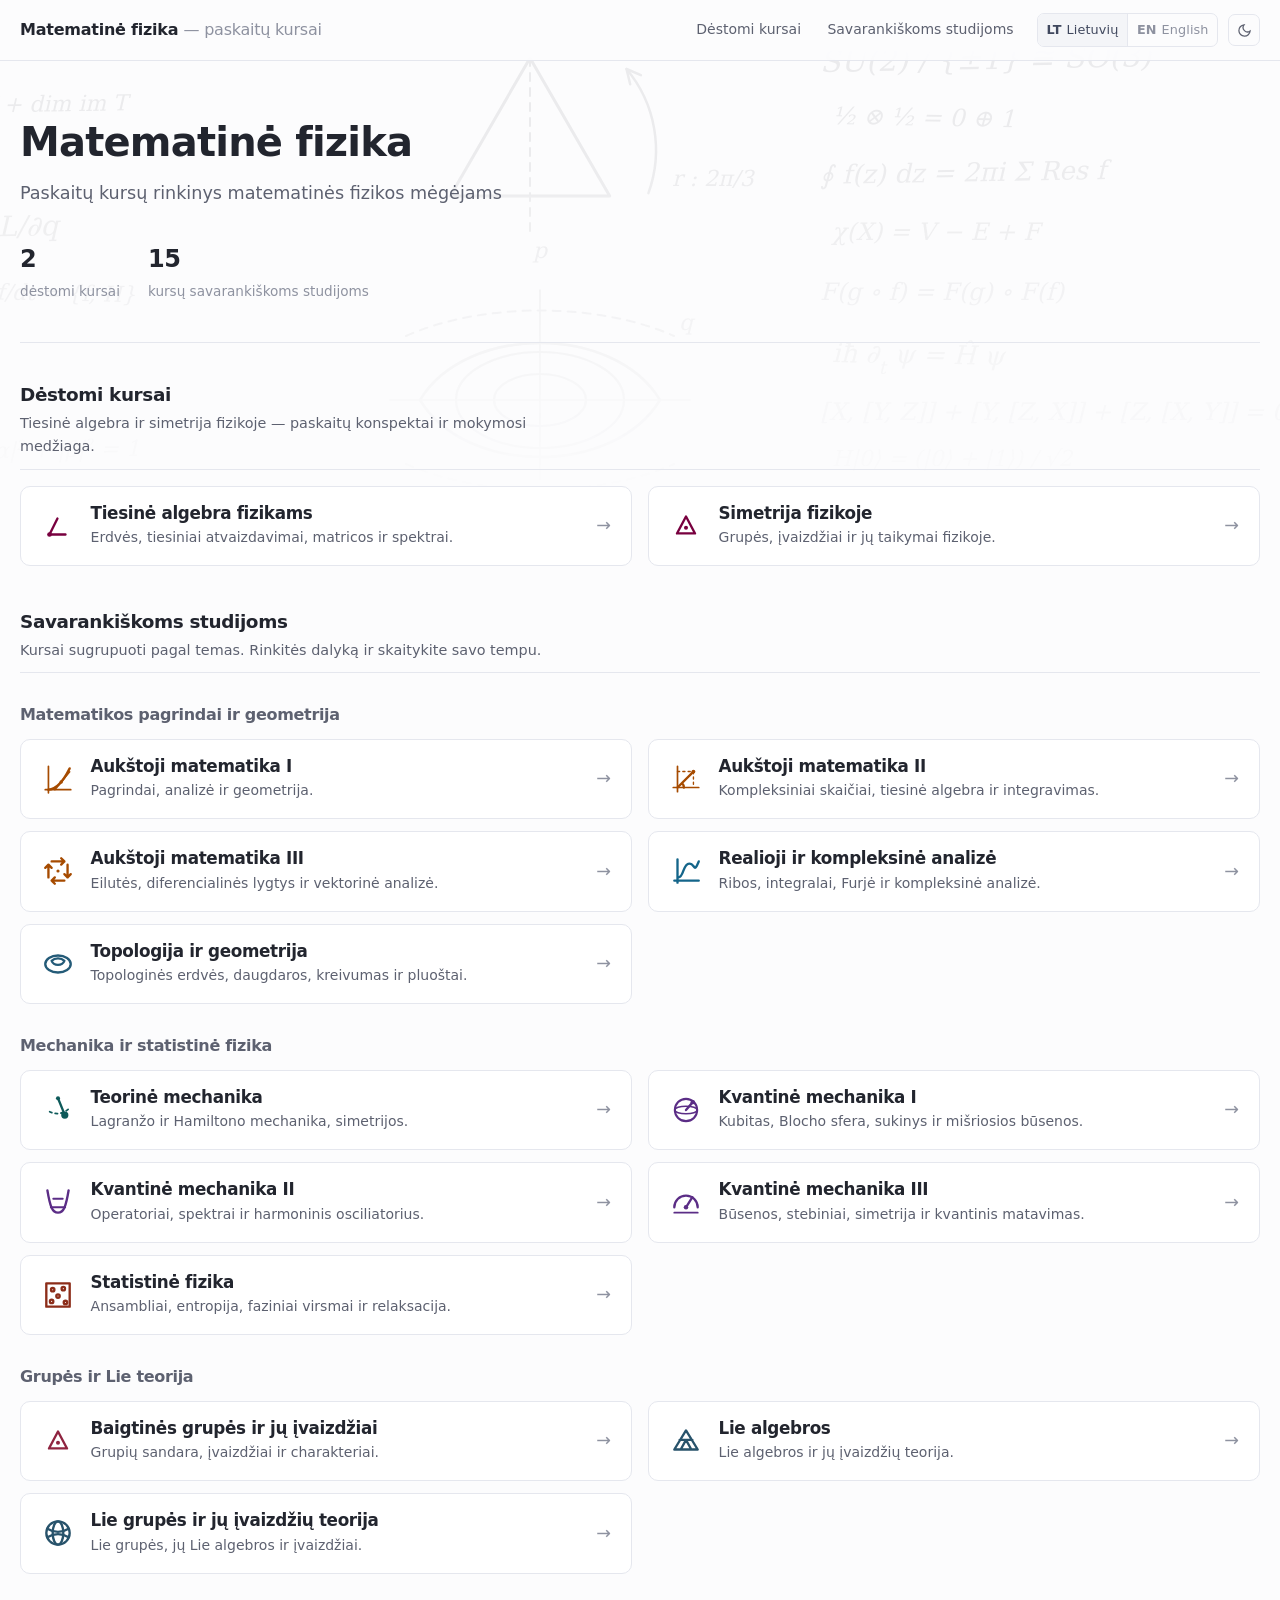
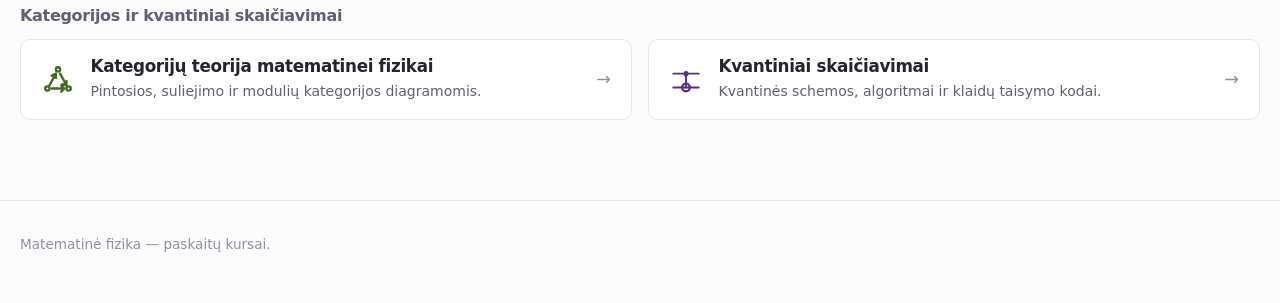
==== index.html @ 8841c857 "Publish bilingual course frontpage" ====
<!doctype html>
<html lang="lt">
<head>
<meta charset="utf-8" />
<meta name="viewport" content="width=device-width, initial-scale=1" />
<title>Matematinė fizika</title>
<meta name="description" content="Paskaitų kursai: dėstomi tiesinės algebros ir simetrijos kursai bei matematika, mechanika, grupių teorija ir kvantiniai skaičiavimai savarankiškoms studijoms." />
<link rel="canonical" href="https://matfiz.github.io/" />
<link rel="alternate" hreflang="lt" href="https://matfiz.github.io/" />
<link rel="alternate" hreflang="en" href="https://matfiz.github.io/en/" />
<link rel="alternate" hreflang="x-default" href="https://matfiz.github.io/" />
<link rel="icon" href="/favicon.svg" />
<link rel="stylesheet" href="/styles.css" />
<script>
  // Applied before first paint, so the page never flashes the wrong theme.
  // The key is shared with the other language: one reader, one choice.
  (function () {
    try {
      var t = localStorage.getItem("matfiz-hub-theme");
      if (t) document.documentElement.setAttribute("data-theme", t);
    } catch (e) {}
  })();
</script>
</head>
<body>

<!-- The page-top blackboard: decoration only, so hidden from assistive
     technology and from print. -->
<div class="board" aria-hidden="true"><div class="board-ink"></div></div>
<script>
  // Fade the board out over the first 60% of a screen of scrolling.
  (function () {
    var board = document.querySelector(".board"), frame = 0;
    if (!board) return;
    function update() {
      frame = 0;
      board.style.opacity = String(Math.max(0, 1 - window.scrollY / (window.innerHeight * 0.6)));
    }
    window.addEventListener("scroll", function () {
      if (!frame) frame = requestAnimationFrame(update);
    }, { passive: true });
    update();
  })();
</script>

<a class="skip-link" href="#main">Pereiti prie kursų</a>

<header class="site-header">
  <div class="wrap bar">
    <a class="brand" href="/">Matematinė fizika <span>— paskaitų kursai</span></a>
    <nav class="site-nav" aria-label="Matematinė fizika">
      <a href="#taught">Dėstomi kursai</a>
      <a href="#study">Savarankiškoms studijoms</a>
      <div class="lang-switch" role="group" aria-label="Kalba">
        <a href="/" hreflang="lt" lang="lt" aria-current="true">LT<span class="lang-full">Lietuvių</span></a>
        <a href="/en/" hreflang="en" lang="en">EN<span class="lang-full">English</span></a>
      </div>
      <button class="theme-toggle" type="button" data-theme-toggle aria-label="Perjungti šviesią ir tamsią temą">
        <svg width="15" height="15" viewBox="0 0 24 24" fill="none" stroke="currentColor"
             stroke-width="2" aria-hidden="true">
          <path d="M21 12.79A9 9 0 1 1 11.21 3 7 7 0 0 0 21 12.79z" />
        </svg>
      </button>
    </nav>
  </div>
</header>

<main class="wrap" id="main">

  <section class="hero">
    <h1>Matematinė fizika</h1>
    <p class="lede">Paskaitų kursų rinkinys matematinės fizikos mėgėjams</p>
    <div class="meta">
      <div><b>2</b> dėstomi kursai</div>
      <div><b>15</b> kursų savarankiškoms studijoms</div>
    </div>
  </section>

  <section class="shelf" id="taught" aria-labelledby="taught-title">
    <header class="shelf-head">
      <h2 id="taught-title">Dėstomi kursai</h2>
      <p>Tiesinė algebra ir simetrija fizikoje — paskaitų konspektai ir mokymosi medžiaga.</p>
    </header>
    <ul class="course-list">
      <li><a class="course-card" style="--card-accent: var(--c-linalg)"
             href="https://matfiz.atvira-mokykla.lt/algebra/">
        <svg class="course-glyph" width="34" height="34" viewBox="0 0 32 32" aria-hidden="true"
             fill="none" stroke="currentColor" stroke-width="2.2"
             stroke-linecap="round" stroke-linejoin="round"><path d="M8 24 L23 24" /><path d="M8 24 L15.5 9" />
          <circle cx="8" cy="24" r="2.2" fill="currentColor" stroke="none" /></svg>
        <div class="course-body">
          <h3>Tiesinė algebra fizikams</h3>
          <p title="Tiesinės erdvės, tiesiniai atvaizdavimai ir matricos, skaliarinės sandaugos, tikrinės reikšmės ir spektrinė teorema.">Erdvės, tiesiniai atvaizdavimai, matricos ir spektrai.</p>
        </div>
        <div class="course-go" aria-hidden="true">→</div>
      </a></li>

      <li><a class="course-card" style="--card-accent: var(--c-symmetries)"
             href="https://matfiz.atvira-mokykla.lt/simetrija/">
        <svg class="course-glyph" width="34" height="34" viewBox="0 0 32 32" aria-hidden="true"
             fill="none" stroke="currentColor" stroke-width="2.2"
             stroke-linecap="round" stroke-linejoin="round"><path d="M16 7 L24.5 23 L7.5 23 Z" />
          <circle cx="16" cy="17.7" r="1.9" fill="currentColor" stroke="none" /></svg>
        <div class="course-body">
          <h3>Simetrija fizikoje</h3>
          <p title="Baigtinės grupės ir jų įvaizdžiai, charakteriai, Lie grupės ir jų taikymai fizikoje.">Grupės, įvaizdžiai ir jų taikymai fizikoje.</p>
        </div>
        <div class="course-go" aria-hidden="true">→</div>
      </a></li>
    </ul>
  </section>

  <section class="shelf" id="study" aria-labelledby="study-title">
    <header class="shelf-head">
      <h2 id="study-title">Savarankiškoms studijoms</h2>
      <p>Kursai sugrupuoti pagal temas. Rinkitės dalyką ir skaitykite savo tempu.</p>
    </header>
    <section class="study-group" id="mathematics" aria-labelledby="mathematics-title">
      <h3 class="group-title" id="mathematics-title">Matematikos pagrindai ir geometrija</h3>
      <ul class="course-list">
      <li><a class="course-card" style="--card-accent: var(--c-mathematics)"
             href="https://matfiz.github.io/matematika-1/">
        <svg class="course-glyph" width="34" height="34" viewBox="0 0 32 32" aria-hidden="true"
             fill="none" stroke="currentColor" stroke-width="2.2"
             stroke-linecap="round" stroke-linejoin="round"><path d="M4 26 H28 M7 29 V4" stroke-width="1.6" /><path d="M7 26 Q17 26 27 6" /><path d="M13 26 L27 9.2" stroke-width="1.5" /><circle cx="19" cy="18.8" r="1.6" fill="currentColor" stroke="none" /></svg>
        <div class="course-body">
          <h4>Aukštoji matematika I</h4>
          <p title="Pagrindai, analizė ir geometrija.">Pagrindai, analizė ir geometrija.</p>
        </div>
        <div class="course-go" aria-hidden="true">→</div>
      </a></li>

      <li><a class="course-card" style="--card-accent: var(--c-mathematics)"
             href="https://matfiz.github.io/matematika-2/">
        <svg class="course-glyph" width="34" height="34" viewBox="0 0 32 32" aria-hidden="true"
             fill="none" stroke="currentColor" stroke-width="2.2"
             stroke-linecap="round" stroke-linejoin="round"><path d="M4 24 H28 M8 28 V4" stroke-width="1.6" /><path d="M8 9 H23 V24" stroke-width="1.3" stroke-dasharray="2 3" /><path d="M8 24 L23 9 M14 24 A6 6 0 0 0 12.24 19.76" /><circle cx="23" cy="9" r="1.8" fill="currentColor" stroke="none" /></svg>
        <div class="course-body">
          <h4>Aukštoji matematika II</h4>
          <p title="Kompleksiniai skaičiai, tiesinė algebra ir integravimas.">Kompleksiniai skaičiai, tiesinė algebra ir integravimas.</p>
        </div>
        <div class="course-go" aria-hidden="true">→</div>
      </a></li>

      <li><a class="course-card" style="--card-accent: var(--c-mathematics)"
             href="https://matfiz.github.io/matematika-3/">
        <svg class="course-glyph" width="34" height="34" viewBox="0 0 32 32" aria-hidden="true"
             fill="none" stroke="currentColor" stroke-width="2.2"
             stroke-linecap="round" stroke-linejoin="round"><path d="M10 7 H22 M19 4 L22 7 L19 10" /><path d="M25 10 V22 M22 19 L25 22 L28 19" /><path d="M22 25 H10 M13 22 L10 25 L13 28" /><path d="M7 22 V10 M4 13 L7 10 L10 13" /><circle cx="16" cy="16" r="1.5" fill="currentColor" stroke="none" /></svg>
        <div class="course-body">
          <h4>Aukštoji matematika III</h4>
          <p title="Eilutės, diferencialinės lygtys ir vektorinė analizė.">Eilutės, diferencialinės lygtys ir vektorinė analizė.</p>
        </div>
        <div class="course-go" aria-hidden="true">→</div>
      </a></li>

      <li><a class="course-card" style="--card-accent: var(--c-analysis)"
             href="https://matfiz.github.io/analize/">
        <svg class="course-glyph" width="34" height="34" viewBox="0 0 32 32" aria-hidden="true"
             fill="none" stroke="currentColor" stroke-width="2.2"
             stroke-linecap="round" stroke-linejoin="round"><path d="M5 25 H28 M8 27 V5 M9 22 C14 22 13 9 19 9 S23 19 28 7" /></svg>
        <div class="course-body">
          <h4>Realioji ir kompleksinė analizė</h4>
          <p title="Tolygiosios ribos, integravimas ir Furjė analizė; holomorfinės funkcijos, konformieji atvaizdavimai ir elipsinės funkcijos.">Ribos, integralai, Furjė ir kompleksinė analizė.</p>
        </div>
        <div class="course-go" aria-hidden="true">→</div>
      </a></li>

      <li><a class="course-card" style="--card-accent: var(--c-topology)"
             href="https://matfiz.github.io/topologija/">
        <svg class="course-glyph" width="34" height="34" viewBox="0 0 32 32" aria-hidden="true"
             fill="none" stroke="currentColor" stroke-width="2.2"
             stroke-linecap="round" stroke-linejoin="round"><ellipse cx="16" cy="16" rx="12" ry="8" /><path d="M10 13 C12 18 20 18 22 13 M10 13 C13 10 19 10 22 13" /></svg>
        <div class="course-body">
          <h4>Topologija ir geometrija</h4>
          <p title="Topologinės erdvės, homotopija, homologija ir daugdaros; metrikos, kreivumas, pluoštai ir kalibraciniai laukai.">Topologinės erdvės, daugdaros, kreivumas ir pluoštai.</p>
        </div>
        <div class="course-go" aria-hidden="true">→</div>
      </a></li>
    </ul>
    </section>

    <section class="study-group" id="mechanics" aria-labelledby="mechanics-title">
      <h3 class="group-title" id="mechanics-title">Mechanika ir statistinė fizika</h3>
      <ul class="course-list">
      <li><a class="course-card" style="--card-accent: var(--c-mechanics)"
             href="https://matfiz.github.io/mechanika/">
        <svg class="course-glyph" width="34" height="34" viewBox="0 0 32 32" aria-hidden="true"
             fill="none" stroke="currentColor" stroke-width="2.2"
             stroke-linecap="round" stroke-linejoin="round"><path d="M16 5 L21.8 19.2" />
          <circle cx="16" cy="5" r="1.9" fill="currentColor" stroke="none" />
          <circle cx="22.4" cy="20.8" r="3.4" fill="currentColor" stroke="none" />
          <path d="M8.2 17.6 A 15.4 15.4 0 0 0 26.4 14.6" stroke-width="1.7" stroke-dasharray="2.2 3.2" /></svg>
        <div class="course-body">
          <h4>Teorinė mechanika</h4>
          <p title="Lagranžo ir Hamiltono mechanika, Puasono skliaustai, simetrijos ir tvermės dėsniai, Hamiltono–Jakobio teorija.">Lagranžo ir Hamiltono mechanika, simetrijos.</p>
        </div>
        <div class="course-go" aria-hidden="true">→</div>
      </a></li>

      <li><a class="course-card" style="--card-accent: var(--c-quantum)"
             href="https://matfiz.github.io/kvantine-mechanika-1/">
        <svg class="course-glyph" width="34" height="34" viewBox="0 0 32 32" aria-hidden="true"
             fill="none" stroke="currentColor" stroke-width="2.2"
             stroke-linecap="round" stroke-linejoin="round"><circle cx="16" cy="16" r="10.5" stroke-width="2" />
          <ellipse cx="16" cy="16" rx="10.5" ry="3.6" stroke-width="1.4" />
          <path d="M16 16 L22.4 8.6" />
          <circle cx="22.4" cy="8.6" r="2.1" fill="currentColor" stroke="none" /></svg>
        <div class="course-body">
          <h4>Kvantinė mechanika I</h4>
          <p title="Baigtinės sistemos: kubitas ir Blocho sfera, mišriosios būsenos, sukinys ir sudėtinės sistemos.">Kubitas, Blocho sfera, sukinys ir mišriosios būsenos.</p>
        </div>
        <div class="course-go" aria-hidden="true">→</div>
      </a></li>

      <li><a class="course-card" style="--card-accent: var(--c-quantum)"
             href="https://matfiz.github.io/kvantine-mechanika-2/">
        <svg class="course-glyph" width="34" height="34" viewBox="0 0 32 32" aria-hidden="true"
             fill="none" stroke="currentColor" stroke-width="2.2"
             stroke-linecap="round" stroke-linejoin="round"><path d="M6 5 C 8.5 20, 10.5 26, 16 26 C 21.5 26, 23.5 20, 26 5" />
          <path d="M11.6 13 L20.4 13" stroke-width="1.9" />
          <path d="M9.3 21 L22.7 21" stroke-width="1.9" /></svg>
        <div class="course-body">
          <h4>Kvantinė mechanika II</h4>
          <p title="Tolydžios sistemos: dalelė tiesėje, operatoriai ir spektrai, harmoninis osciliatorius, potencialai ir erdvė.">Operatoriai, spektrai ir harmoninis osciliatorius.</p>
        </div>
        <div class="course-go" aria-hidden="true">→</div>
      </a></li>

      <li><a class="course-card" style="--card-accent: var(--c-quantum)"
             href="https://matfiz.github.io/kvantine-mechanika-3/">
        <svg class="course-glyph" width="34" height="34" viewBox="0 0 32 32" aria-hidden="true"
             fill="none" stroke="currentColor" stroke-width="2.2"
             stroke-linecap="round" stroke-linejoin="round"><path d="M5 21 A 11 11 0 0 1 27 21" />
          <path d="M16 21 L22 11.5" />
          <circle cx="16" cy="21" r="2.1" fill="currentColor" stroke="none" />
          <path d="M5 26 L27 26" stroke-width="1.8" /></svg>
        <div class="course-body">
          <h4>Kvantinė mechanika III</h4>
          <p title="Kvantinės teorijos pagrindai: būsenos ir stebiniai, simetrija ir laikas, atvirosios sistemos ir matavimas.">Būsenos, stebiniai, simetrija ir kvantinis matavimas.</p>
        </div>
        <div class="course-go" aria-hidden="true">→</div>
      </a></li>

      <li><a class="course-card" style="--card-accent: var(--c-statistical)"
             href="https://matfiz.github.io/statistine-fizika/">
        <svg class="course-glyph" width="34" height="34" viewBox="0 0 32 32" aria-hidden="true"
             fill="none" stroke="currentColor" stroke-width="2.2"
             stroke-linecap="round" stroke-linejoin="round"><path d="M5 5 H27 V27 H5 Z" /><circle cx="11" cy="11" r="1.6" /><circle cx="21" cy="10" r="1.6" /><circle cx="16" cy="17" r="1.6" /><circle cx="10" cy="22" r="1.6" /><circle cx="23" cy="23" r="1.6" /></svg>
        <div class="course-body">
          <h4>Statistinė fizika</h4>
          <p title="Statistiniai ansambliai, entropija, termodinamika, kvantinės dujos, faziniai virsmai ir relaksacija.">Ansambliai, entropija, faziniai virsmai ir relaksacija.</p>
        </div>
        <div class="course-go" aria-hidden="true">→</div>
      </a></li>
    </ul>
    </section>

    <section class="study-group" id="groups" aria-labelledby="groups-title">
      <h3 class="group-title" id="groups-title">Grupės ir Lie teorija</h3>
      <ul class="course-list">
      <li><a class="course-card" style="--card-accent: var(--c-finite)"
             href="https://matfiz.github.io/grupes/">
        <svg class="course-glyph" width="34" height="34" viewBox="0 0 32 32" aria-hidden="true"
             fill="none" stroke="currentColor" stroke-width="2.2"
             stroke-linecap="round" stroke-linejoin="round"><path d="M16 7 L24.5 23 L7.5 23 Z" />
          <circle cx="16" cy="17.7" r="1.9" fill="currentColor" stroke="none" /></svg>
        <div class="course-body">
          <h4>Baigtinės grupės ir jų įvaizdžiai</h4>
          <p title="Grupių sandara, įvaizdžiai ir charakteriai, simetrinė grupė.">Grupių sandara, įvaizdžiai ir charakteriai.</p>
        </div>
        <div class="course-go" aria-hidden="true">→</div>
      </a></li>

      <li><a class="course-card" style="--card-accent: var(--c-algebras)"
             href="https://matfiz.github.io/lie-algebros/">
        <svg class="course-glyph" width="34" height="34" viewBox="0 0 32 32" aria-hidden="true"
             fill="none" stroke="currentColor" stroke-width="2.2"
             stroke-linecap="round" stroke-linejoin="round"><path d="M5 24 L16 6 L27 24 Z M10 15 H22 M11 24 L16 15 L21 24" /></svg>
        <div class="course-body">
          <h4>Lie algebros</h4>
          <p title="Lie algebros ir jų įvaizdžių teorija.">Lie algebros ir jų įvaizdžių teorija.</p>
        </div>
        <div class="course-go" aria-hidden="true">→</div>
      </a></li>

      <li><a class="course-card" style="--card-accent: var(--c-lie)"
             href="https://matfiz.github.io/lie-grupes/">
        <svg class="course-glyph" width="34" height="34" viewBox="0 0 32 32" aria-hidden="true"
             fill="none" stroke="currentColor" stroke-width="2.2"
             stroke-linecap="round" stroke-linejoin="round"><circle cx="16" cy="16" r="11" /><ellipse cx="16" cy="16" rx="5" ry="11" /><path d="M6 12 Q16 18 26 12 M6 20 Q16 14 26 20" /></svg>
        <div class="course-body">
          <h4>Lie grupės ir jų įvaizdžių teorija</h4>
          <p title="Lie grupės, jų Lie algebros ir įvaizdžiai.">Lie grupės, jų Lie algebros ir įvaizdžiai.</p>
        </div>
        <div class="course-go" aria-hidden="true">→</div>
      </a></li>
    </ul>
    </section>

    <section class="study-group" id="structures" aria-labelledby="structures-title">
      <h3 class="group-title" id="structures-title">Kategorijos ir kvantiniai skaičiavimai</h3>
      <ul class="course-list">
      <li><a class="course-card" style="--card-accent: var(--c-categories)"
             href="https://matfiz.github.io/kategorijos/">
        <svg class="course-glyph" width="34" height="34" viewBox="0 0 32 32" aria-hidden="true"
             fill="none" stroke="currentColor" stroke-width="2.2"
             stroke-linecap="round" stroke-linejoin="round"><circle cx="6" cy="24" r="2" /><circle cx="26" cy="24" r="2" /><circle cx="16" cy="6" r="2" /><path d="M8 21 L14 10 M18 10 L24 21 M10 24 H22 M10 12 L14 10 L14 14 M20 20 L24 21 L24 17 M19 21 L22 24 L19 27" /></svg>
        <div class="course-body">
          <h4>Kategorijų teorija matematinei fizikai</h4>
          <p title="Pintosios, suliejimo ir modulių kategorijos diagramomis.">Pintosios, suliejimo ir modulių kategorijos diagramomis.</p>
        </div>
        <div class="course-go" aria-hidden="true">→</div>
      </a></li>

      <li><a class="course-card" style="--card-accent: var(--c-computing)"
             href="https://matfiz.github.io/skaiciavimai/">
        <svg class="course-glyph" width="34" height="34" viewBox="0 0 32 32" aria-hidden="true"
             fill="none" stroke="currentColor" stroke-width="2.2"
             stroke-linecap="round" stroke-linejoin="round"><path d="M4 10 L28 10" stroke-width="1.8" /><path d="M4 23 L28 23" stroke-width="1.8" />
          <path d="M16 10 L16 23" stroke-width="1.8" />
          <circle cx="16" cy="10" r="2.4" fill="currentColor" stroke="none" />
          <circle cx="16" cy="23" r="3.6" /></svg>
        <div class="course-body">
          <h4>Kvantiniai skaičiavimai</h4>
          <p title="Kvantinės schemos, algoritmai ir kodai: fazės įvertinimas, Šoro ir Groverio algoritmai, stabilizatorių ir torinis kodai.">Kvantinės schemos, algoritmai ir klaidų taisymo kodai.</p>
        </div>
        <div class="course-go" aria-hidden="true">→</div>
      </a></li>
    </ul>
    </section>
  </section>

</main>

<footer class="site-footer">
  <div class="wrap">
    <p>Matematinė fizika — paskaitų kursai.</p>
  </div>
</footer>

<script>
  document.querySelector("[data-theme-toggle]")?.addEventListener("click", function () {
    var root = document.documentElement;
    var current = root.getAttribute("data-theme");
    if (!current) {
      current = window.matchMedia("(prefers-color-scheme: dark)").matches ? "dark" : "light";
    }
    var next = current === "dark" ? "light" : "dark";
    root.setAttribute("data-theme", next);
    try { localStorage.setItem("matfiz-hub-theme", next); } catch (e) {}
  });
</script>

</body>
</html>
---- styles.css ----
/* Matfiz frontpage. Adapted from ../mphys/site/styles.css. */
:root {
  /* The hub's own accent: a slate that belongs to no course. */
  --slate:      #40485e;
  --slate-dark: #2b3142;

  /* Course accents follow the course platforms. */
  --c-linalg:        #78003f;
  --c-symmetries:    #78003f;
  --c-mechanics:     #0e5a5a;
  --c-statistical:   #8c2d19;
  --c-computing:     #5b2d86;
  --c-quantum:       #5b2d86;
  --c-mathematics: #A64B00;
  --c-analysis: #14658a;
  --c-topology: #245b78;
  --c-finite: #8f2440;
  --c-algebras: #28536b;
  --c-lie: #28536b;
  --c-categories: #3f6a1f;

  /* Light theme — the reference frontpage’s cool neutral scale. */
  --bg:          #fcfcfd;
  --bg-raised:   #ffffff;
  --bg-sunken:   #f4f5f8;
  --text:        #1b1d24;
  --text-muted:  #5d6170;
  --text-faint:  #8e92a0;
  --rule:        #e5e7ee;
  --rule-strong: #cfd3de;
  --accent:      var(--slate);
  --accent-text: var(--slate);
  --heading:     #22252e;

  /* The printed notes are set in XCharter, an extended Charter. */
  --font-prose: "Charter", "Bitstream Charter", "Sitka Text", Cambria, Georgia, serif;
  --font-ui: ui-sans-serif, system-ui, -apple-system, "Segoe UI", Inter, sans-serif;

  --measure: 52rem;
  --radius: 10px;
  --shadow: 0 1px 2px rgb(20 24 50 / 0.04), 0 4px 16px rgb(20 24 50 / 0.05);
}

/* Dark theme. Burgundy and indigo are both far too dark to carry a mark on
   dark ground, so each is lifted to the tint its own course's dark theme
   already uses, rather than reused. */
@media (prefers-color-scheme: dark) {
  :root:not([data-theme="light"]) {
    --bg:          #121318;
    --bg-raised:   #1a1b22;
    --bg-sunken:   #0e0f13;
    --text:        #dfe1ea;
    --text-muted:  #a3a7b6;
    --text-faint:  #737888;
    --rule:        #272a33;
    --rule-strong: #3a3e4a;
    --accent:      #9aa3ba;
    --accent-text: #aeb6c9;
    --heading:     #e6e8f0;
    --c-linalg:        #d888a8;
    --c-symmetries:    #d888a8;
    --c-mechanics:     #5fbfb8;
    --c-statistical:   #e3a08d;
    --c-computing:     #b79be0;
    --c-quantum:       #b79be0;
    --c-mathematics: #e6a16a;
    --c-analysis: #78bad8;
    --c-topology: #8fbdd4;
    --c-finite: #e6a0b2;
    --c-algebras: #b79be0;
    --c-lie: #8fb8cf;
    --c-categories: #9ccb72;
    --shadow: 0 1px 2px rgb(0 0 0 / 0.35), 0 4px 16px rgb(0 0 0 / 0.28);
  }
}
:root[data-theme="dark"] {
  --bg:          #121318;  --bg-raised: #1a1b22;  --bg-sunken: #0e0f13;
  --text:        #dfe1ea;  --text-muted: #a3a7b6; --text-faint: #737888;
  --rule:        #272a33;  --rule-strong: #3a3e4a;
  --accent:      #9aa3ba;  --accent-text: #aeb6c9; --heading: #e6e8f0;
  --c-linalg:        #d888a8;
  --c-symmetries:    #d888a8;
  --c-mechanics:     #5fbfb8;
  --c-statistical:   #e3a08d;
  --c-computing:     #b79be0;
  --c-quantum:       #b79be0;
  --c-mathematics: #e6a16a;
  --c-analysis: #78bad8;
  --c-topology: #8fbdd4;
  --c-finite: #e6a0b2;
  --c-algebras: #b79be0;
  --c-lie: #8fb8cf;
  --c-categories: #9ccb72;
  --shadow: 0 1px 2px rgb(0 0 0 / 0.35), 0 4px 16px rgb(0 0 0 / 0.28);
}

*, *::before, *::after { box-sizing: border-box; }

html { -webkit-text-size-adjust: 100%; scroll-behavior: smooth; scroll-padding-top: 5rem; }
@media (prefers-reduced-motion: reduce) {
  html { scroll-behavior: auto; }
  *, *::before, *::after { animation-duration: .01ms !important; transition-duration: .01ms !important; }
}

body {
  margin: 0;
  background: var(--bg);
  color: var(--text);
  font-family: var(--font-ui);
  font-size: 17px;
  line-height: 1.65;
  -webkit-font-smoothing: antialiased;
  position: relative;
  isolation: isolate;
}

/* ---------- the blackboard ----------
   A faint board of formulas from across the collection behind the top of
   the page. The SVG is a MASK and the ink is a theme colour, so it follows
   light and dark without a second drawing. It fades downward, and fades
   again as the reader scrolls (the listener in index.html). */
.board {
  position: absolute; top: 0; left: 0; right: 0; height: 500px;
  z-index: -1; pointer-events: none; overflow: hidden;
  -webkit-mask-image: linear-gradient(to bottom, #000 0%, #000 30%, transparent 100%);
          mask-image: linear-gradient(to bottom, #000 0%, #000 30%, transparent 100%);
}
.board-ink {
  position: absolute; inset: 0;
  background: var(--board-ink); opacity: var(--board-opacity);
  -webkit-mask: url("blackboard.svg") top center / 1800px 500px repeat-x;
          mask: url("blackboard.svg") top center / 1800px 500px repeat-x;
}
:root { --board-ink: var(--heading); --board-opacity: .075; }
@media (prefers-color-scheme: dark) {
  :root:not([data-theme="light"]) { --board-opacity: .07; }
}
:root[data-theme="dark"] { --board-opacity: .07; }
@media (max-width: 40rem) {
  .board { height: 340px; }
  .board-ink { -webkit-mask-size: 1224px 340px; mask-size: 1224px 340px; }
}
@media print { .board { display: none; } }

/* ---------- layout ---------- */
.wrap { width: min(100% - 2.5rem, 80rem); margin-inline: auto; }

/* ---------- header ---------- */
.site-header {
  position: sticky; top: 0; z-index: 50;
  background: color-mix(in srgb, var(--bg) 88%, transparent);
  backdrop-filter: saturate(1.6) blur(10px);
  border-bottom: 1px solid var(--rule);
}
.site-header .bar { display: flex; align-items: center; gap: 1.25rem; height: 3.75rem; }
.brand { font-weight: 650; letter-spacing: -0.015em; color: var(--heading); text-decoration: none; font-size: 1rem; }
.brand span { color: var(--text-faint); font-weight: 450; }
.site-nav { margin-left: auto; display: flex; align-items: center; gap: .25rem; }
.site-nav a {
  color: var(--text-muted); text-decoration: none; font-size: .875rem;
  padding: .4rem .7rem; border-radius: 7px; font-weight: 500;
}
.site-nav a:hover { color: var(--text); background: var(--bg-sunken); }

/* The language switcher: a segmented control at the end of the navigation,
   carried over from the course sites so the two chromes match. The full name
   is what a reader looking for their language scans for, so it is the label
   on a wide header; the code alone carries it once the header runs out of
   room. */
.lang-switch {
  display: flex; align-items: center; margin-left: .5rem;
  border: 1px solid var(--rule); border-radius: 7px; overflow: hidden;
}
.site-nav .lang-switch a {
  display: flex; align-items: baseline; gap: .3rem;
  padding: .32rem .55rem; border-radius: 0; font-size: .8rem; font-weight: 550;
  color: var(--text-faint); letter-spacing: .01em;
}
.site-nav .lang-switch a + a { border-left: 1px solid var(--rule); }
.site-nav .lang-switch a:hover { color: var(--text); background: var(--bg-sunken); }
.site-nav .lang-switch a[aria-current="true"] {
  color: var(--accent-text); background: var(--bg-sunken); cursor: default;
}
.lang-switch .lang-full { font-weight: 500; }
@media (max-width: 62rem) {
  .lang-switch .lang-full { display: none; }
}

.theme-toggle {
  background: none; border: 1px solid var(--rule); color: var(--text-muted);
  width: 2rem; height: 2rem; border-radius: 7px; cursor: pointer;
  display: grid; place-items: center; padding: 0; margin-left: .35rem;
}
.theme-toggle:hover { border-color: var(--rule-strong); color: var(--text); }

/* ---------- headings and links ---------- */
h1, h2, h3, h4 { color: var(--heading); line-height: 1.25; letter-spacing: -0.02em; font-weight: 640; }
h1 { font-size: clamp(1.75rem, 1.2rem + 2vw, 2.5rem); margin: 0 0 .5rem; }
h2 { font-size: 1.4rem; margin: 2.75rem 0 .75rem; }
h3 { font-size: 1.1rem; margin: 2rem 0 .5rem; }
a { color: var(--accent-text); text-underline-offset: 2px; }

/* ---------- hero ---------- */
.hero { padding: 3.5rem 0 2.5rem; border-bottom: 1px solid var(--rule); margin-bottom: 2.5rem; }
.hero h1 { max-width: 20ch; }
.hero .lede { font-size: 1.1rem; color: var(--text-muted); max-width: 56ch; margin: .75rem 0 0; }
.hero .meta { display: flex; flex-wrap: wrap; gap: 1.75rem; margin-top: 2rem; }
.hero .meta div { font-size: .85rem; color: var(--text-faint); }
.hero .meta b { display: block; font-size: 1.5rem; color: var(--heading); font-weight: 620; letter-spacing: -.02em; }

/* ---------- the shelf ---------- */
.shelf { margin: 0 0 2.75rem; }
.shelf-head { border-bottom: 1px solid var(--rule); padding-bottom: .6rem; margin-bottom: 1rem; }
.shelf-head h2 { margin: 0; font-size: 1.15rem; }
.shelf-head p { margin: .35rem 0 0; font-size: .9rem; color: var(--text-muted); max-width: 60ch; }

.course-list { display: grid; gap: .6rem; padding: 0; margin: 0; list-style: none; }
.course-card {
  display: grid; grid-template-columns: 2.75rem 1fr auto; align-items: center; gap: 1.25rem;
  padding: 1rem 1.25rem; border: 1px solid var(--rule); border-radius: var(--radius);
  background: var(--bg-raised); text-decoration: none; color: inherit;
  transition: border-color .15s ease, transform .15s ease, box-shadow .15s ease;
}
/* Each live card hovers in its own course's colour, which is the first
   thing the reader will see of that course on the other side of the click. */
a.course-card:hover { border-color: var(--card-accent); transform: translateY(-1px); box-shadow: var(--shadow); }
.course-glyph { color: var(--card-accent); display: block; }
.course-body :is(h3, h4) { margin: 0 0 .15rem; font-size: 1.05rem; font-weight: 620; }
.course-body p { margin: 0; font-size: .875rem; color: var(--text-muted); }
.course-go { color: var(--text-faint); font-size: 1.1rem; }


/* ---------- footer ---------- */
.site-footer {
  margin-top: 5rem; border-top: 1px solid var(--rule);
  padding: 2rem 0 3rem; color: var(--text-faint); font-size: .85rem;
}
.site-footer p { margin: 0; max-width: var(--measure); }
.site-footer a { color: var(--text-muted); }

/* Keyboard users should not have to tab through the header first. */
.skip-link {
  position: absolute; left: -9999px; top: 0; z-index: 100;
  background: var(--bg); color: var(--accent-text);
  padding: .6rem 1rem; border: 2px solid var(--accent); border-radius: 0 0 4px 0;
}
.skip-link:focus { left: 0; }

@media (max-width: 40rem) {
  /* The brand must stay on one line; the two section links are no use on a
     page this short, so the phone header is the title and the toggle. */
  .brand { white-space: nowrap; }
  .brand span { display: none; }
  .site-nav > a { display: none; }
  .lang-switch { margin-left: 0; }
  .site-nav .lang-switch a { padding: .3rem .45rem; font-size: .78rem; }
  .theme-toggle { flex: 0 0 auto; }
  .hero { padding: 2.25rem 0 1.75rem; }
  .hero .meta { gap: 1.1rem; }
  .course-card { grid-template-columns: 2.25rem 1fr auto; gap: .85rem; padding: .9rem 1rem; }
  .course-body p { font-size: .84rem; }
}

/* Wide screens show two course cards per row within each subject group.
   Keep reading and keyboard order across each row; narrow screens stack. */
@media (min-width: 72rem) {
  .course-list { grid-template-columns: repeat(2, minmax(0, 1fr)); gap: .75rem 1rem; }
  .course-list > li { min-width: 0; }
  .course-card { height: 100%; grid-template-columns: 2.25rem minmax(0, 1fr) auto; gap: .85rem; }
}
.study-group { margin-top: 2rem; }
.group-title { margin: 0 0 .85rem; font-size: 1rem; color: var(--text-muted); }
.course-body { min-width: 0; }
.study-group .course-body :is(h3, h4) { font-size: 1.05rem; }
a:focus-visible, button:focus-visible { outline: 3px solid var(--accent); outline-offset: 4px; }
@media (max-width: 52rem) {
  .brand span { display: none; }
}
@media (max-width: 24rem) {
  .wrap { width: calc(100% - 1.5rem); }
  .site-header .bar { gap: .5rem; }
  .brand { font-size: .9rem; }
  .course-card { grid-template-columns: 1.75rem 1fr; gap: .65rem; padding: .85rem; }
  .course-glyph { width: 28px; height: 28px; }
  .course-go { display: none; }
}
@media print {
  .site-header, .skip-link, .course-go { display: none; }
  .hero { padding-top: 0; }
  .course-card { break-inside: avoid; box-shadow: none; }
}
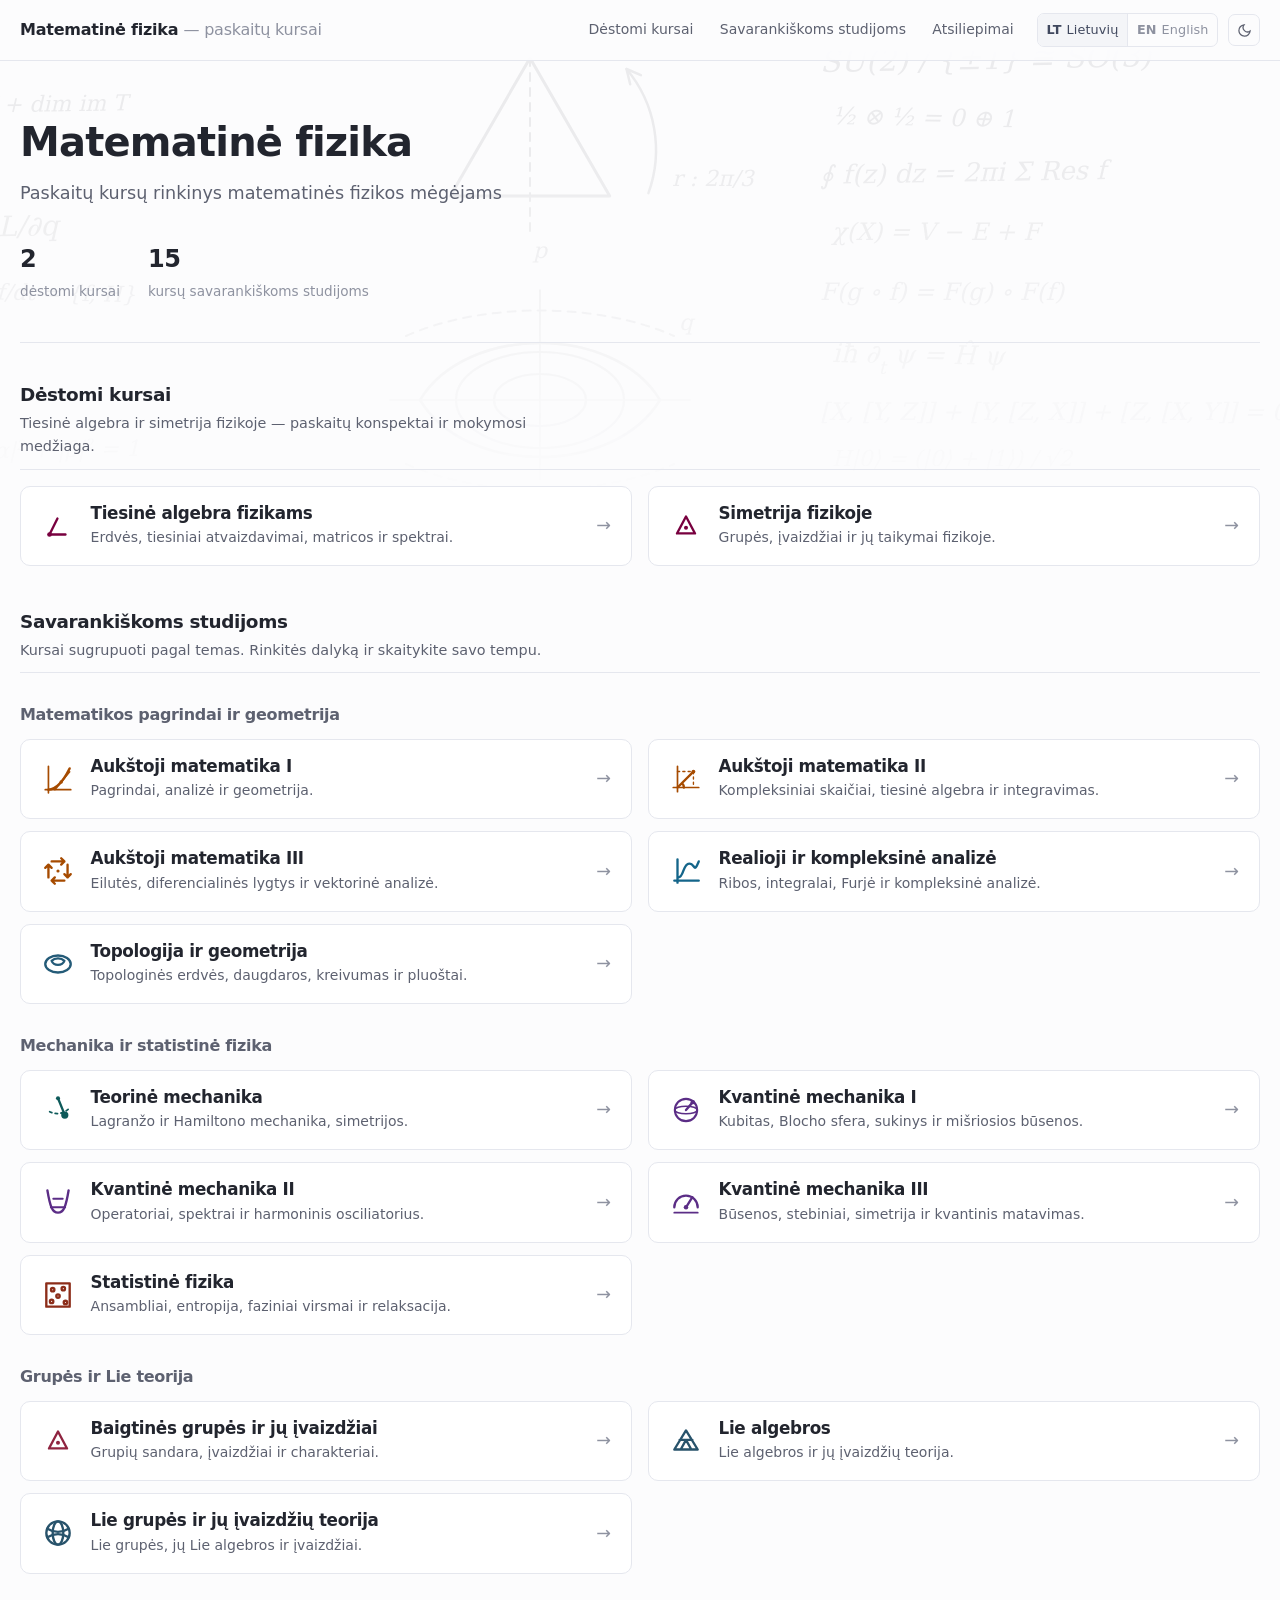
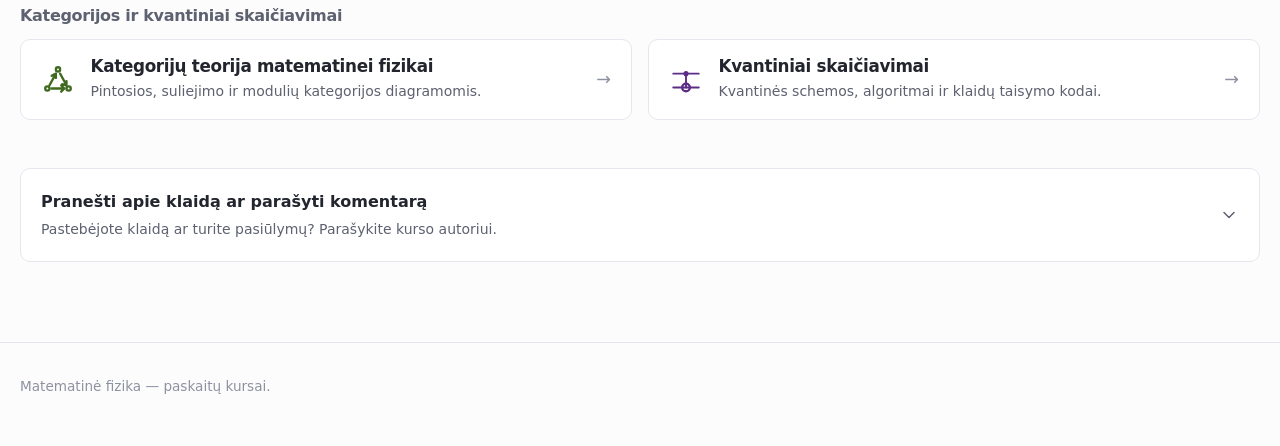
==== commit 16a17e44: "Publish bilingual course frontpage" ====
--- a/index.html
+++ b/index.html
@@ -51,6 +51,7 @@
     <nav class="site-nav" aria-label="Matematinė fizika">
       <a href="#taught">Dėstomi kursai</a>
       <a href="#study">Savarankiškoms studijoms</a>
+      <a href="#feedback">Atsiliepimai</a>
       <div class="lang-switch" role="group" aria-label="Kalba">
         <a href="/" hreflang="lt" lang="lt" aria-current="true">LT<span class="lang-full">Lietuvių</span></a>
         <a href="/en/" hreflang="en" lang="en">EN<span class="lang-full">English</span></a>
@@ -331,6 +332,76 @@
     </section>
   </section>
 
+  <section class="feedback" id="feedback" aria-label="Pranešti apie klaidą ar parašyti komentarą">
+    <details class="feedback-panel" data-feedback>
+      <summary>
+        <span class="feedback-heading">Pranešti apie klaidą ar parašyti komentarą<span class="feedback-intro">Pastebėjote klaidą ar turite pasiūlymų? Parašykite kurso autoriui.</span></span>
+        <svg width="20" height="20" viewBox="0 0 24 24" fill="none" stroke="currentColor"
+             stroke-width="1.8" stroke-linecap="round" stroke-linejoin="round" aria-hidden="true"><path d="m6 9 6 6 6-6" /></svg>
+      </summary>
+      <div class="feedback-content">
+        <p class="feedback-status" role="status" data-feedback-status hidden>Ačiū! Jūsų pranešimas pateiktas.</p>
+        <form class="feedback-form" action="https://formsubmit.co/uqglmn@gmail.com" method="POST" accept-charset="UTF-8">
+          <input type="hidden" name="_subject" value="Matfiz — course feedback" />
+          <input type="hidden" name="_next" value="https://matfiz.github.io/?feedback=received#feedback" />
+          <input type="hidden" name="_url" value="https://matfiz.github.io/" />
+          <input type="hidden" name="_template" value="table" />
+          <input type="hidden" name="_captcha" value="true" />
+          <input type="hidden" name="language" value="lt" />
+          <input class="feedback-honey" type="text" name="_honey" tabindex="-1" autocomplete="off" aria-hidden="true" />
+          <div class="feedback-field">
+            <label for="feedback-course">Kursas</label>
+            <select id="feedback-course" name="course">
+              <option value="General">Bendra pastaba apie svetainę</option>
+            <option value="https://matfiz.atvira-mokykla.lt/algebra/">Tiesinė algebra fizikams</option>
+            <option value="https://matfiz.atvira-mokykla.lt/simetrija/">Simetrija fizikoje</option>
+            <option value="https://matfiz.github.io/matematika-1/">Aukštoji matematika I</option>
+            <option value="https://matfiz.github.io/matematika-2/">Aukštoji matematika II</option>
+            <option value="https://matfiz.github.io/matematika-3/">Aukštoji matematika III</option>
+            <option value="https://matfiz.github.io/analize/">Realioji ir kompleksinė analizė</option>
+            <option value="https://matfiz.github.io/topologija/">Topologija ir geometrija</option>
+            <option value="https://matfiz.github.io/mechanika/">Teorinė mechanika</option>
+            <option value="https://matfiz.github.io/kvantine-mechanika-1/">Kvantinė mechanika I</option>
+            <option value="https://matfiz.github.io/kvantine-mechanika-2/">Kvantinė mechanika II</option>
+            <option value="https://matfiz.github.io/kvantine-mechanika-3/">Kvantinė mechanika III</option>
+            <option value="https://matfiz.github.io/statistine-fizika/">Statistinė fizika</option>
+            <option value="https://matfiz.github.io/grupes/">Baigtinės grupės ir jų įvaizdžiai</option>
+            <option value="https://matfiz.github.io/lie-algebros/">Lie algebros</option>
+            <option value="https://matfiz.github.io/lie-grupes/">Lie grupės ir jų įvaizdžių teorija</option>
+            <option value="https://matfiz.github.io/kategorijos/">Kategorijų teorija matematinei fizikai</option>
+            <option value="https://matfiz.github.io/skaiciavimai/">Kvantiniai skaičiavimai</option>
+            </select>
+          </div>
+          <div class="feedback-field">
+            <label for="feedback-kind">Pranešimo tipas</label>
+            <select id="feedback-kind" name="type">
+              <option value="Error report">Klaida</option>
+              <option value="Comment or suggestion">Komentaras ar pasiūlymas</option>
+            </select>
+          </div>
+          <div class="feedback-field">
+            <label for="feedback-location">Puslapis ar paskaita (nebūtina)</label>
+            <input id="feedback-location" name="location" type="text" maxlength="500" placeholder="Nuoroda, paskaitos numeris ar PDF puslapis" />
+          </div>
+          <div class="feedback-field">
+            <label for="feedback-email">Jūsų el. paštas (nebūtina)</label>
+            <input id="feedback-email" name="email" type="email" autocomplete="email" maxlength="254" aria-describedby="feedback-email-hint" />
+            <span class="feedback-hint" id="feedback-email-hint">Jei norėtumėte gauti atsakymą</span>
+          </div>
+          <div class="feedback-field feedback-message">
+            <label for="feedback-message">Jūsų pranešimas</label>
+            <textarea id="feedback-message" name="message" rows="5" maxlength="10000" required placeholder="Aprašykite klaidą ar pasiūlymą. Jei pranešate apie klaidą, nurodykite jos vietą." data-empty-message="Įrašykite pranešimą."></textarea>
+          </div>
+          <div class="feedback-actions">
+            <button class="feedback-submit" type="submit">Siųsti pranešimą</button>
+            <p>Pranešimas siunčiamas per <a href="https://formsubmit.co/" rel="external">FormSubmit</a>.</p>
+          </div>
+        </form>
+        <p class="feedback-direct">Arba rašykite tiesiogiai: <a href="mailto:uqglmn@gmail.com">uqglmn@gmail.com</a></p>
+      </div>
+    </details>
+  </section>
+
 </main>
 
 <footer class="site-footer">
@@ -350,6 +421,29 @@
     root.setAttribute("data-theme", next);
     try { localStorage.setItem("matfiz-hub-theme", next); } catch (e) {}
   });
+  (function () {
+    var panel = document.querySelector("[data-feedback]");
+    var status = document.querySelector("[data-feedback-status]");
+    var form = document.querySelector(".feedback-form");
+    var message = document.getElementById("feedback-message");
+    function revealFeedback() {
+      if (window.location.hash === "#feedback") panel.open = true;
+    }
+    window.addEventListener("hashchange", revealFeedback);
+    revealFeedback();
+    if (new URLSearchParams(window.location.search).get("feedback") === "received") {
+      panel.open = true;
+      status.hidden = false;
+    }
+    message.addEventListener("input", function () { message.setCustomValidity(""); });
+    form.addEventListener("submit", function (event) {
+      if (!message.value.trim()) {
+        event.preventDefault();
+        message.setCustomValidity(message.dataset.emptyMessage);
+        message.reportValidity();
+      }
+    });
+  })();
 </script>
 
 </body>
--- a/styles.css
+++ b/styles.css
@@ -230,6 +230,40 @@
 .course-go { color: var(--text-faint); font-size: 1.1rem; }
 
 
+/* ---------- feedback ---------- */
+.feedback { margin-top: 3rem; }
+.feedback-panel { border: 1px solid var(--rule); border-radius: var(--radius); background: var(--bg-raised); }
+.feedback-panel summary { display: flex; align-items: center; justify-content: space-between; gap: 1rem; padding: 1.25rem; cursor: pointer; list-style: none; }
+.feedback-panel summary::-webkit-details-marker { display: none; }
+.feedback-heading { color: var(--heading); font-size: 1rem; font-weight: 620; }
+.feedback-intro { display: block; margin-top: .2rem; color: var(--text-muted); font-size: .875rem; font-weight: 400; }
+.feedback-panel summary svg { flex-shrink: 0; color: var(--text-muted); transition: transform .15s ease; }
+.feedback-panel[open] summary svg { transform: rotate(180deg); }
+.feedback-panel[open] summary { border-bottom: 1px solid var(--rule); }
+.feedback-content { padding: 1.25rem; }
+.feedback-form { display: grid; grid-template-columns: repeat(2, minmax(0, 1fr)); gap: 1rem 1.25rem; }
+.feedback-field { display: flex; flex-direction: column; gap: .35rem; min-width: 0; }
+.feedback-field label { color: var(--heading); font-size: .875rem; font-weight: 550; }
+.feedback-field :is(input, select, textarea) { width: 100%; min-width: 0; padding: .65rem .75rem; border: 1px solid var(--rule-strong); border-radius: 7px; background: var(--bg); color: var(--text); font: inherit; font-size: 1rem; }
+.feedback-field :is(input, textarea)::placeholder { color: var(--text-muted); opacity: 1; }
+.feedback-field textarea { resize: vertical; min-height: 8rem; line-height: 1.5; }
+.feedback-field select { text-overflow: ellipsis; }
+.feedback-hint, .feedback-actions p, .feedback-direct { font-size: .8rem; color: var(--text-muted); }
+.feedback-message, .feedback-actions { grid-column: 1 / -1; }
+.feedback-actions { display: flex; align-items: center; flex-wrap: wrap; gap: .75rem 1rem; }
+.feedback-actions p { margin: 0; }
+.feedback-submit { min-height: 2.75rem; padding: .65rem 1rem; border: 1px solid var(--accent); border-radius: 7px; background: var(--accent); color: var(--bg); font: inherit; font-size: .9rem; font-weight: 550; cursor: pointer; }
+.feedback-submit:hover { filter: brightness(1.12); }
+.feedback-direct { margin: 1rem 0 0; overflow-wrap: anywhere; }
+.feedback-status { margin: 0 0 1.25rem; padding: .75rem 1rem; border-left: 3px solid var(--accent); border-radius: 4px; background: var(--bg-sunken); color: var(--text); }
+.feedback-honey { display: none; }
+.feedback-panel summary:focus-visible, .feedback-field :is(input, select, textarea):focus-visible { outline: 3px solid var(--accent); outline-offset: 3px; }
+@media (max-width: 40rem) {
+  .feedback-form { grid-template-columns: minmax(0, 1fr); }
+  .feedback-panel summary, .feedback-content { padding: 1rem; }
+}
+@media print { .feedback { display: none; } }
+
 /* ---------- footer ---------- */
 .site-footer {
   margin-top: 5rem; border-top: 1px solid var(--rule);
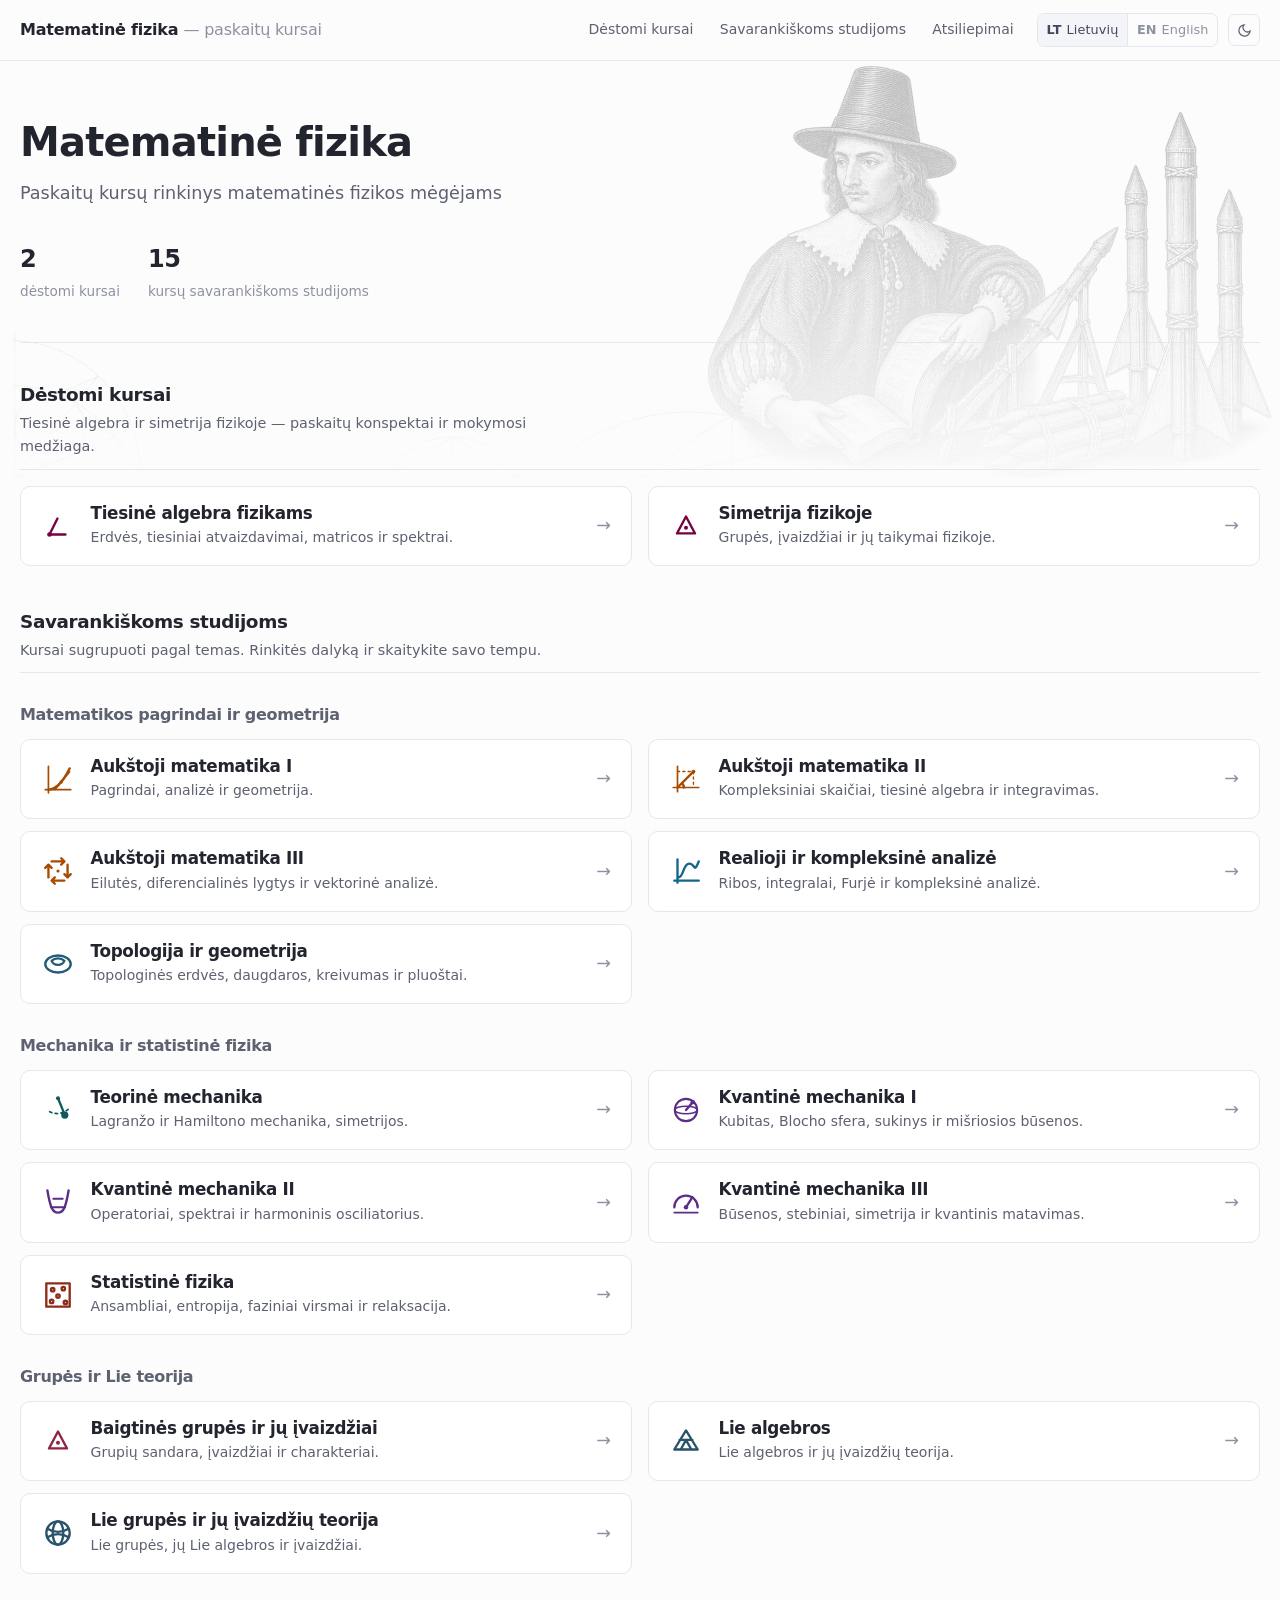
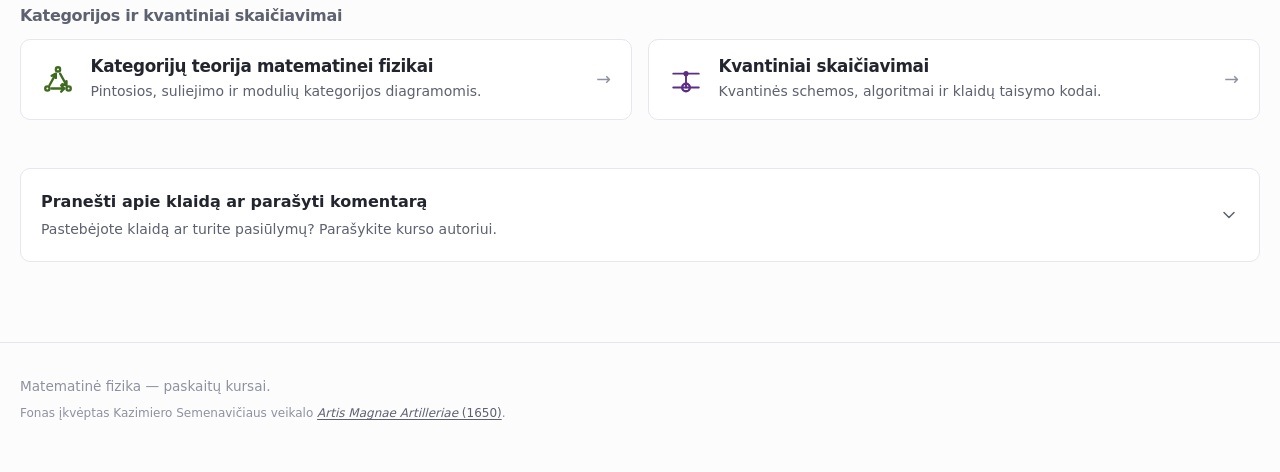
==== commit de0e07e1: "Publish bilingual course frontpage" ====
--- a/index.html
+++ b/index.html
@@ -24,7 +24,7 @@
 </head>
 <body>
 
-<!-- The page-top blackboard: decoration only, so hidden from assistive
+<!-- The page-top historical engraving: decoration only, so hidden from assistive
      technology and from print. -->
 <div class="board" aria-hidden="true"><div class="board-ink"></div></div>
 <script>
@@ -407,6 +407,7 @@
 <footer class="site-footer">
   <div class="wrap">
     <p>Matematinė fizika — paskaitų kursai.</p>
+    <p class="art-credit">Fonas įkvėptas Kazimiero Semenavičiaus veikalo <a href="https://digital.sciencehistory.org/works/8910jt62q"><cite>Artis Magnae Artilleriae</cite> (1650)</a>.</p>
   </div>
 </footer>
 
--- a/styles.css
+++ b/styles.css
@@ -114,31 +114,33 @@
   isolation: isolate;
 }
 
-/* ---------- the blackboard ----------
-   A faint board of formulas from across the collection behind the top of
-   the page. The SVG is a MASK and the ink is a theme colour, so it follows
-   light and dark without a second drawing. It fades downward, and fades
-   again as the reader scrolls (the listener in index.html). */
+/* ---------- the historical engraving ----------
+   Original artwork inspired by Semenavičius's Artis Magnae Artilleriae (1650).
+   Transparent ink is lightly overlaid, lifted in dark mode, and faded below
+   the introduction. The scroll listener in index.html fades the entire layer. */
 .board {
-  position: absolute; top: 0; left: 0; right: 0; height: 500px;
+  position: absolute; top: 0; left: 0; right: 0; height: 560px;
   z-index: -1; pointer-events: none; overflow: hidden;
-  -webkit-mask-image: linear-gradient(to bottom, #000 0%, #000 30%, transparent 100%);
-          mask-image: linear-gradient(to bottom, #000 0%, #000 30%, transparent 100%);
+  -webkit-mask-image: linear-gradient(to bottom, #000 0%, #000 25%, transparent 90%);
+          mask-image: linear-gradient(to bottom, #000 0%, #000 25%, transparent 90%);
 }
 .board-ink {
   position: absolute; inset: 0;
-  background: var(--board-ink); opacity: var(--board-opacity);
-  -webkit-mask: url("blackboard.svg") top center / 1800px 500px repeat-x;
-          mask: url("blackboard.svg") top center / 1800px 500px repeat-x;
-}
-:root { --board-ink: var(--heading); --board-opacity: .075; }
+  background-image: url("semenavicius-1650-portrait.webp");
+  background-position: center 3.75rem;
+  background-size: clamp(72rem, 100vw, 112rem) auto;
+  background-repeat: no-repeat;
+  filter: var(--board-filter);
+  opacity: var(--board-opacity);
+}
+:root { --board-filter: grayscale(1); --board-opacity: .26; }
 @media (prefers-color-scheme: dark) {
-  :root:not([data-theme="light"]) { --board-opacity: .07; }
-}
-:root[data-theme="dark"] { --board-opacity: .07; }
+  :root:not([data-theme="light"]) { --board-filter: grayscale(1) brightness(1.35); --board-opacity: .24; }
+}
+:root[data-theme="dark"] { --board-filter: grayscale(1) brightness(1.35); --board-opacity: .24; }
 @media (max-width: 40rem) {
-  .board { height: 340px; }
-  .board-ink { -webkit-mask-size: 1224px 340px; mask-size: 1224px 340px; }
+  .board { height: 440px; }
+  .board-ink { background-size: auto 340px; background-position: right -8rem top 4rem; opacity: .12; }
 }
 @media print { .board { display: none; } }
 
@@ -271,6 +273,7 @@
 }
 .site-footer p { margin: 0; max-width: var(--measure); }
 .site-footer a { color: var(--text-muted); }
+.site-footer .art-credit { margin-top: .4rem; font-size: .75rem; }
 
 /* Keyboard users should not have to tab through the header first. */
 .skip-link {
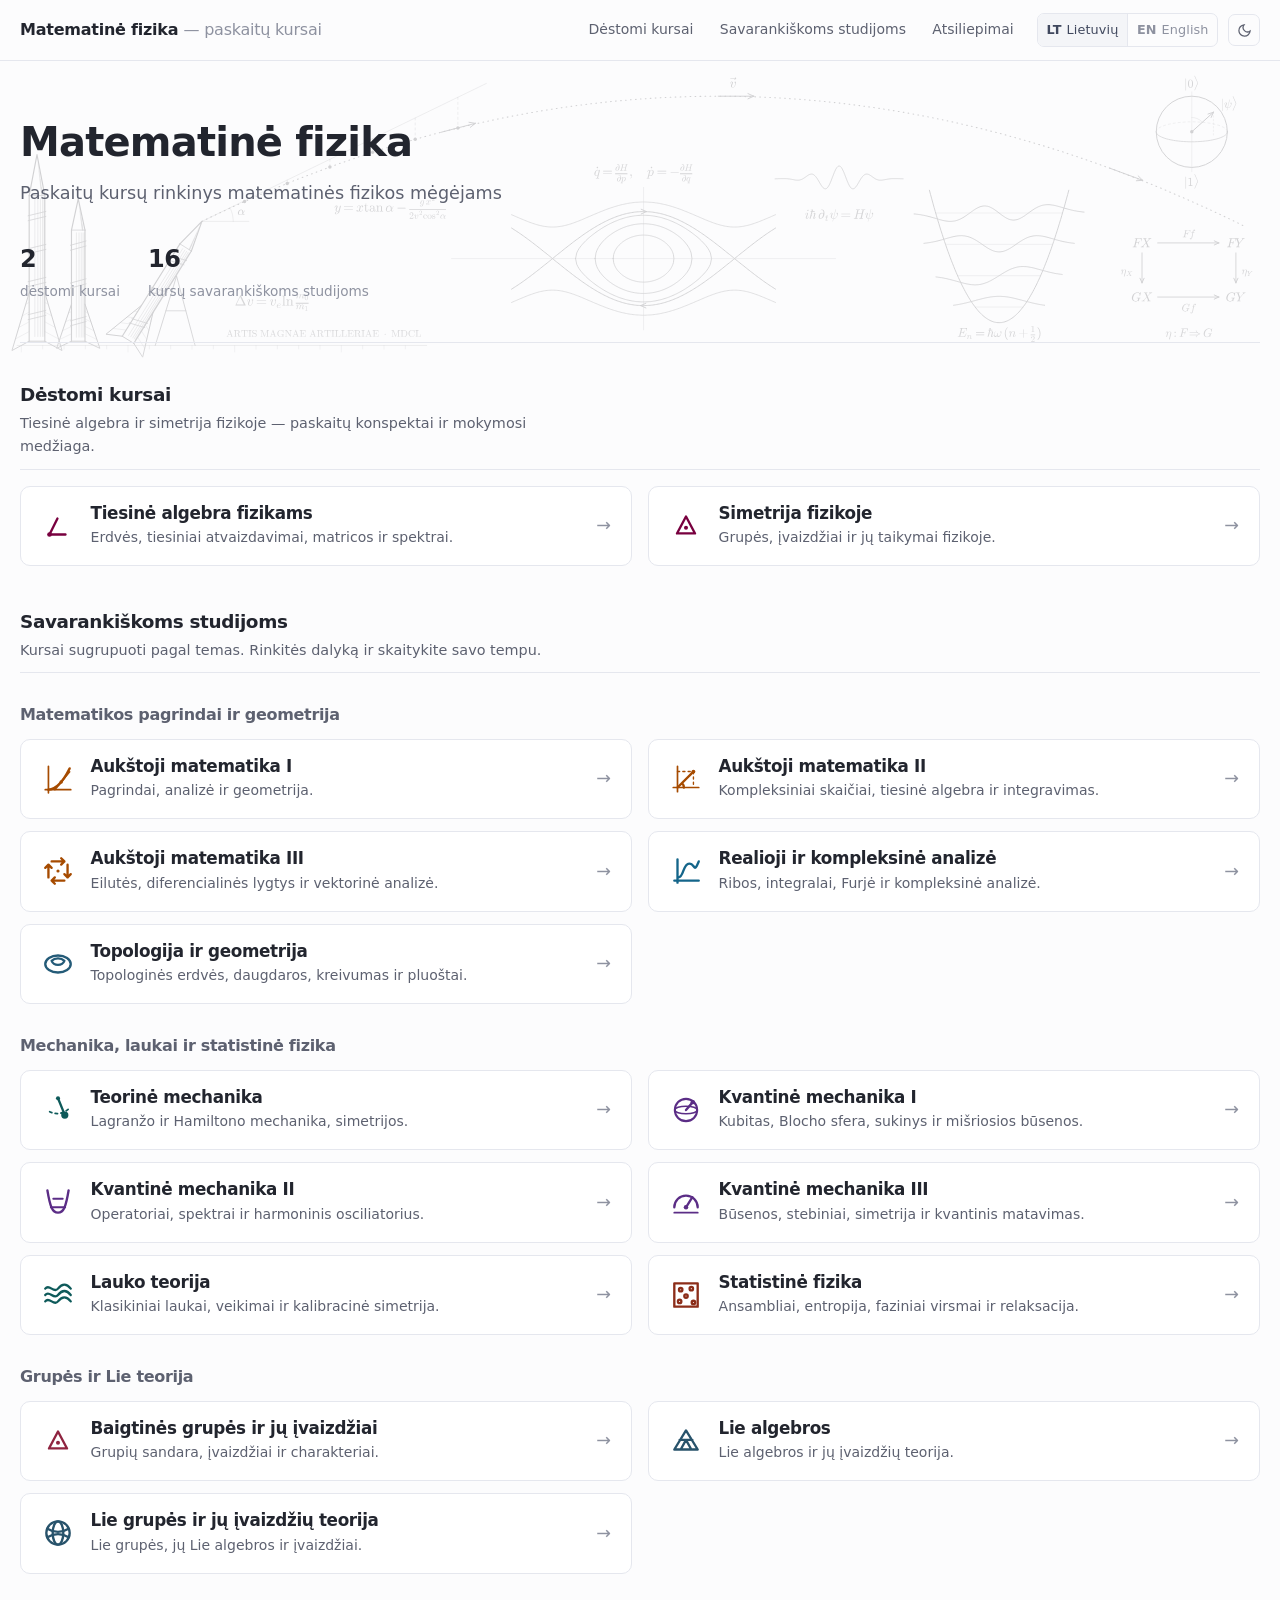
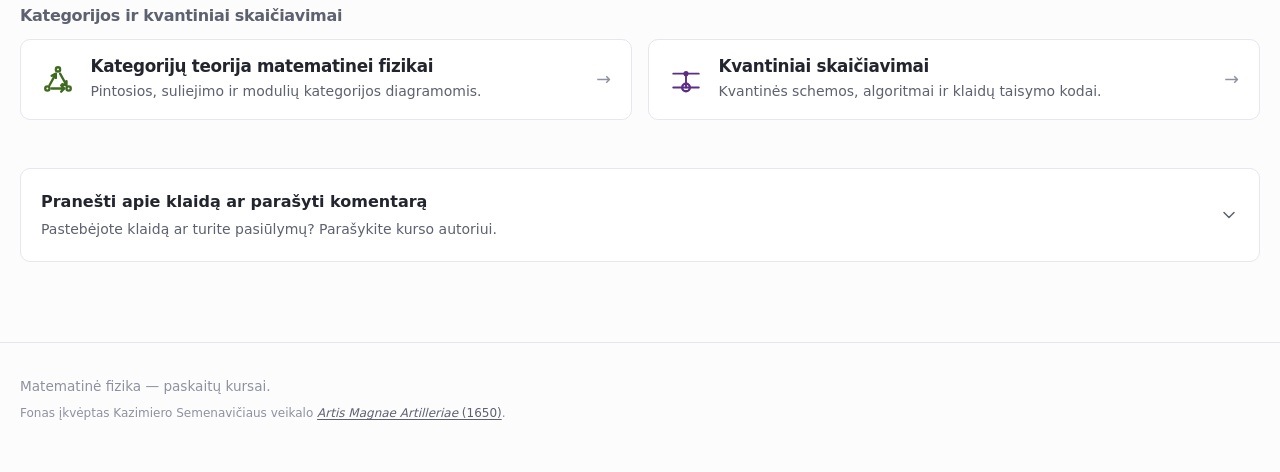
==== commit de957210: "Publish bilingual course frontpage" ====
--- a/index.html
+++ b/index.html
@@ -73,7 +73,7 @@
     <p class="lede">Paskaitų kursų rinkinys matematinės fizikos mėgėjams</p>
     <div class="meta">
       <div><b>2</b> dėstomi kursai</div>
-      <div><b>15</b> kursų savarankiškoms studijoms</div>
+      <div><b>16</b> kursų savarankiškoms studijoms</div>
     </div>
   </section>
 
@@ -182,7 +182,7 @@
     </section>
 
     <section class="study-group" id="mechanics" aria-labelledby="mechanics-title">
-      <h3 class="group-title" id="mechanics-title">Mechanika ir statistinė fizika</h3>
+      <h3 class="group-title" id="mechanics-title">Mechanika, laukai ir statistinė fizika</h3>
       <ul class="course-list">
       <li><a class="course-card" style="--card-accent: var(--c-mechanics)"
              href="https://matfiz.github.io/mechanika/">
@@ -239,6 +239,18 @@
         <div class="course-body">
           <h4>Kvantinė mechanika III</h4>
           <p title="Kvantinės teorijos pagrindai: būsenos ir stebiniai, simetrija ir laikas, atvirosios sistemos ir matavimas.">Būsenos, stebiniai, simetrija ir kvantinis matavimas.</p>
+        </div>
+        <div class="course-go" aria-hidden="true">→</div>
+      </a></li>
+
+      <li><a class="course-card" style="--card-accent: var(--c-mechanics)"
+             href="https://matfiz.github.io/lauko-teorija/">
+        <svg class="course-glyph" width="34" height="34" viewBox="0 0 32 32" aria-hidden="true"
+             fill="none" stroke="currentColor" stroke-width="2.2"
+             stroke-linecap="round" stroke-linejoin="round"><path d="M4 10 C8 5 12 15 16 10 S24 5 28 10" /><path d="M4 16 C8 11 12 21 16 16 S24 11 28 16" /><path d="M4 22 C8 17 12 27 16 22 S24 17 28 22" /></svg>
+        <div class="course-body">
+          <h4>Lauko teorija</h4>
+          <p title="Klasikiniai laukai, Maksvelo ir Dirako teorijos, kalibracinė simetrija, integruojamumas ir gravitacija.">Klasikiniai laukai, veikimai ir kalibracinė simetrija.</p>
         </div>
         <div class="course-go" aria-hidden="true">→</div>
       </a></li>
@@ -364,6 +376,7 @@
             <option value="https://matfiz.github.io/kvantine-mechanika-1/">Kvantinė mechanika I</option>
             <option value="https://matfiz.github.io/kvantine-mechanika-2/">Kvantinė mechanika II</option>
             <option value="https://matfiz.github.io/kvantine-mechanika-3/">Kvantinė mechanika III</option>
+            <option value="https://matfiz.github.io/lauko-teorija/">Lauko teorija</option>
             <option value="https://matfiz.github.io/statistine-fizika/">Statistinė fizika</option>
             <option value="https://matfiz.github.io/grupes/">Baigtinės grupės ir jų įvaizdžiai</option>
             <option value="https://matfiz.github.io/lie-algebros/">Lie algebros</option>
--- a/styles.css
+++ b/styles.css
@@ -114,33 +114,34 @@
   isolation: isolate;
 }
 
-/* ---------- the historical engraving ----------
-   Original artwork inspired by Semenavičius's Artis Magnae Artilleriae (1650).
-   Transparent ink is lightly overlaid, lifted in dark mode, and faded below
-   the introduction. The scroll listener in index.html fades the entire layer. */
+/* ---------- the plate ----------
+   A line-art panorama from Semenavičius's rockets (Artis Magnae Artilleriae,
+   1650) through Galileo's parabola and Hamilton's phase portrait to quantum
+   mechanics (wave packet, oscillator, Bloch sphere) and a naturality square
+   from category theory. The SVG
+   (tools/plate.py) is used as a mask, so each theme inks it in its own text
+   colour. The scroll listener in index.html fades the entire layer. */
 .board {
   position: absolute; top: 0; left: 0; right: 0; height: 560px;
   z-index: -1; pointer-events: none; overflow: hidden;
-  -webkit-mask-image: linear-gradient(to bottom, #000 0%, #000 25%, transparent 90%);
-          mask-image: linear-gradient(to bottom, #000 0%, #000 25%, transparent 90%);
+  -webkit-mask-image: linear-gradient(to bottom, #000 0, #000 330px, transparent 480px);
+          mask-image: linear-gradient(to bottom, #000 0, #000 330px, transparent 480px);
 }
 .board-ink {
   position: absolute; inset: 0;
-  background-image: url("semenavicius-1650-portrait.webp");
-  background-position: center 3.75rem;
-  background-size: clamp(72rem, 100vw, 112rem) auto;
-  background-repeat: no-repeat;
-  filter: var(--board-filter);
-  opacity: var(--board-opacity);
-}
-:root { --board-filter: grayscale(1); --board-opacity: .26; }
+  background-color: var(--board-ink);
+  -webkit-mask: url("artis-plate.svg") no-repeat center 4.5rem / clamp(72rem, 100vw, 100rem) auto;
+          mask: url("artis-plate.svg") no-repeat center 4.5rem / clamp(72rem, 100vw, 100rem) auto;
+}
+:root { --board-ink: color-mix(in srgb, var(--text) 19%, transparent); }
 @media (prefers-color-scheme: dark) {
-  :root:not([data-theme="light"]) { --board-filter: grayscale(1) brightness(1.35); --board-opacity: .24; }
-}
-:root[data-theme="dark"] { --board-filter: grayscale(1) brightness(1.35); --board-opacity: .24; }
+  :root:not([data-theme="light"]) { --board-ink: color-mix(in srgb, var(--text) 15%, transparent); }
+}
+:root[data-theme="dark"] { --board-ink: color-mix(in srgb, var(--text) 15%, transparent); }
+/* Phones show the middle of the plate, the flight and the phase portrait,
+   at a size where its lines still read as drawing rather than noise. */
 @media (max-width: 40rem) {
-  .board { height: 440px; }
-  .board-ink { background-size: auto 340px; background-position: right -8rem top 4rem; opacity: .12; }
+  .board-ink { -webkit-mask-size: 300% auto; mask-size: 300% auto; -webkit-mask-position: 52% 4.25rem; mask-position: 52% 4.25rem; }
 }
 @media print { .board { display: none; } }
 
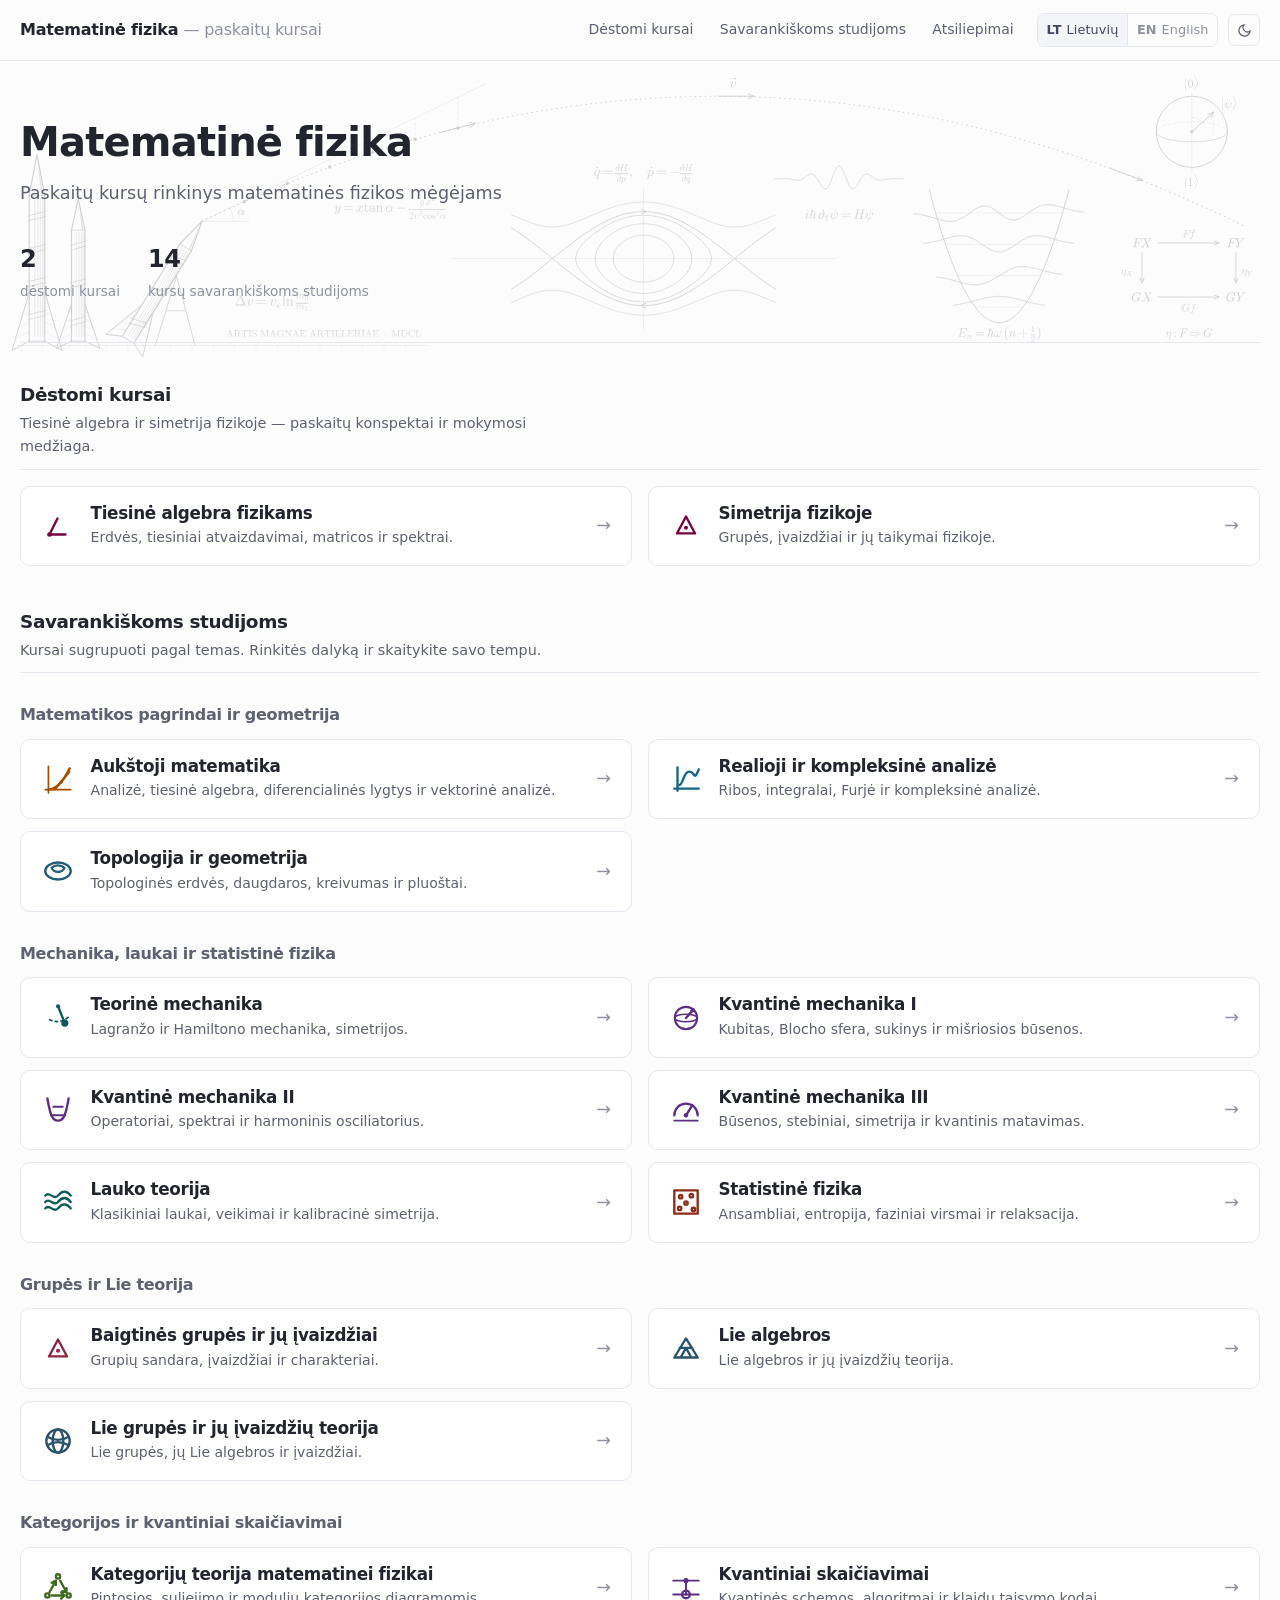
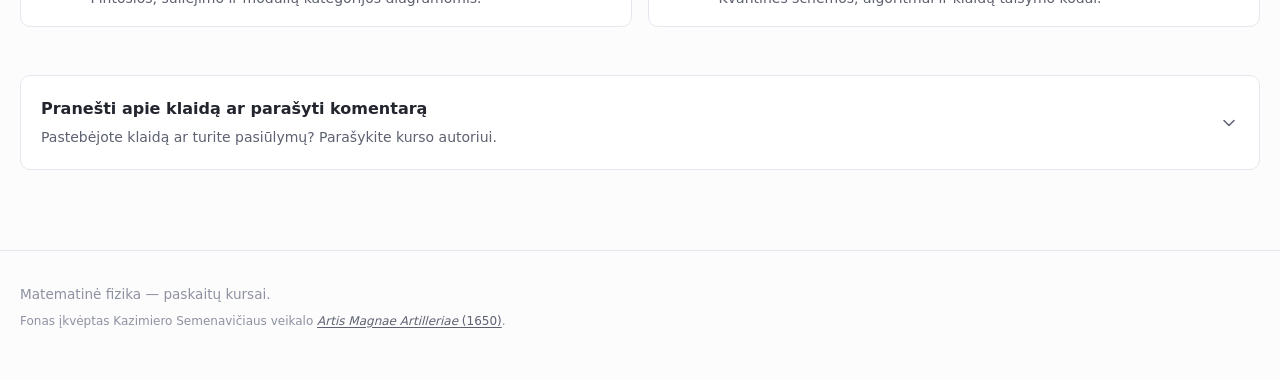
==== commit ab4aa806: "Publish bilingual course frontpage" ====
--- a/index.html
+++ b/index.html
@@ -73,7 +73,7 @@
     <p class="lede">Paskaitų kursų rinkinys matematinės fizikos mėgėjams</p>
     <div class="meta">
       <div><b>2</b> dėstomi kursai</div>
-      <div><b>16</b> kursų savarankiškoms studijoms</div>
+      <div><b>14</b> kursų savarankiškoms studijoms</div>
     </div>
   </section>
 
@@ -120,37 +120,13 @@
       <h3 class="group-title" id="mathematics-title">Matematikos pagrindai ir geometrija</h3>
       <ul class="course-list">
       <li><a class="course-card" style="--card-accent: var(--c-mathematics)"
-             href="https://matfiz.github.io/matematika-1/">
+             href="https://matfiz.github.io/matematika/">
         <svg class="course-glyph" width="34" height="34" viewBox="0 0 32 32" aria-hidden="true"
              fill="none" stroke="currentColor" stroke-width="2.2"
              stroke-linecap="round" stroke-linejoin="round"><path d="M4 26 H28 M7 29 V4" stroke-width="1.6" /><path d="M7 26 Q17 26 27 6" /><path d="M13 26 L27 9.2" stroke-width="1.5" /><circle cx="19" cy="18.8" r="1.6" fill="currentColor" stroke="none" /></svg>
         <div class="course-body">
-          <h4>Aukštoji matematika I</h4>
-          <p title="Pagrindai, analizė ir geometrija.">Pagrindai, analizė ir geometrija.</p>
-        </div>
-        <div class="course-go" aria-hidden="true">→</div>
-      </a></li>
-
-      <li><a class="course-card" style="--card-accent: var(--c-mathematics)"
-             href="https://matfiz.github.io/matematika-2/">
-        <svg class="course-glyph" width="34" height="34" viewBox="0 0 32 32" aria-hidden="true"
-             fill="none" stroke="currentColor" stroke-width="2.2"
-             stroke-linecap="round" stroke-linejoin="round"><path d="M4 24 H28 M8 28 V4" stroke-width="1.6" /><path d="M8 9 H23 V24" stroke-width="1.3" stroke-dasharray="2 3" /><path d="M8 24 L23 9 M14 24 A6 6 0 0 0 12.24 19.76" /><circle cx="23" cy="9" r="1.8" fill="currentColor" stroke="none" /></svg>
-        <div class="course-body">
-          <h4>Aukštoji matematika II</h4>
-          <p title="Kompleksiniai skaičiai, tiesinė algebra ir integravimas.">Kompleksiniai skaičiai, tiesinė algebra ir integravimas.</p>
-        </div>
-        <div class="course-go" aria-hidden="true">→</div>
-      </a></li>
-
-      <li><a class="course-card" style="--card-accent: var(--c-mathematics)"
-             href="https://matfiz.github.io/matematika-3/">
-        <svg class="course-glyph" width="34" height="34" viewBox="0 0 32 32" aria-hidden="true"
-             fill="none" stroke="currentColor" stroke-width="2.2"
-             stroke-linecap="round" stroke-linejoin="round"><path d="M10 7 H22 M19 4 L22 7 L19 10" /><path d="M25 10 V22 M22 19 L25 22 L28 19" /><path d="M22 25 H10 M13 22 L10 25 L13 28" /><path d="M7 22 V10 M4 13 L7 10 L10 13" /><circle cx="16" cy="16" r="1.5" fill="currentColor" stroke="none" /></svg>
-        <div class="course-body">
-          <h4>Aukštoji matematika III</h4>
-          <p title="Eilutės, diferencialinės lygtys ir vektorinė analizė.">Eilutės, diferencialinės lygtys ir vektorinė analizė.</p>
+          <h4>Aukštoji matematika</h4>
+          <p title="Pagrindai, analizė ir geometrija; kompleksiniai skaičiai, tiesinė algebra ir integravimas; eilutės, diferencialinės lygtys ir vektorinė analizė.">Analizė, tiesinė algebra, diferencialinės lygtys ir vektorinė analizė.</p>
         </div>
         <div class="course-go" aria-hidden="true">→</div>
       </a></li>
@@ -367,9 +343,7 @@
               <option value="General">Bendra pastaba apie svetainę</option>
             <option value="https://matfiz.atvira-mokykla.lt/algebra/">Tiesinė algebra fizikams</option>
             <option value="https://matfiz.atvira-mokykla.lt/simetrija/">Simetrija fizikoje</option>
-            <option value="https://matfiz.github.io/matematika-1/">Aukštoji matematika I</option>
-            <option value="https://matfiz.github.io/matematika-2/">Aukštoji matematika II</option>
-            <option value="https://matfiz.github.io/matematika-3/">Aukštoji matematika III</option>
+            <option value="https://matfiz.github.io/matematika/">Aukštoji matematika</option>
             <option value="https://matfiz.github.io/analize/">Realioji ir kompleksinė analizė</option>
             <option value="https://matfiz.github.io/topologija/">Topologija ir geometrija</option>
             <option value="https://matfiz.github.io/mechanika/">Teorinė mechanika</option>
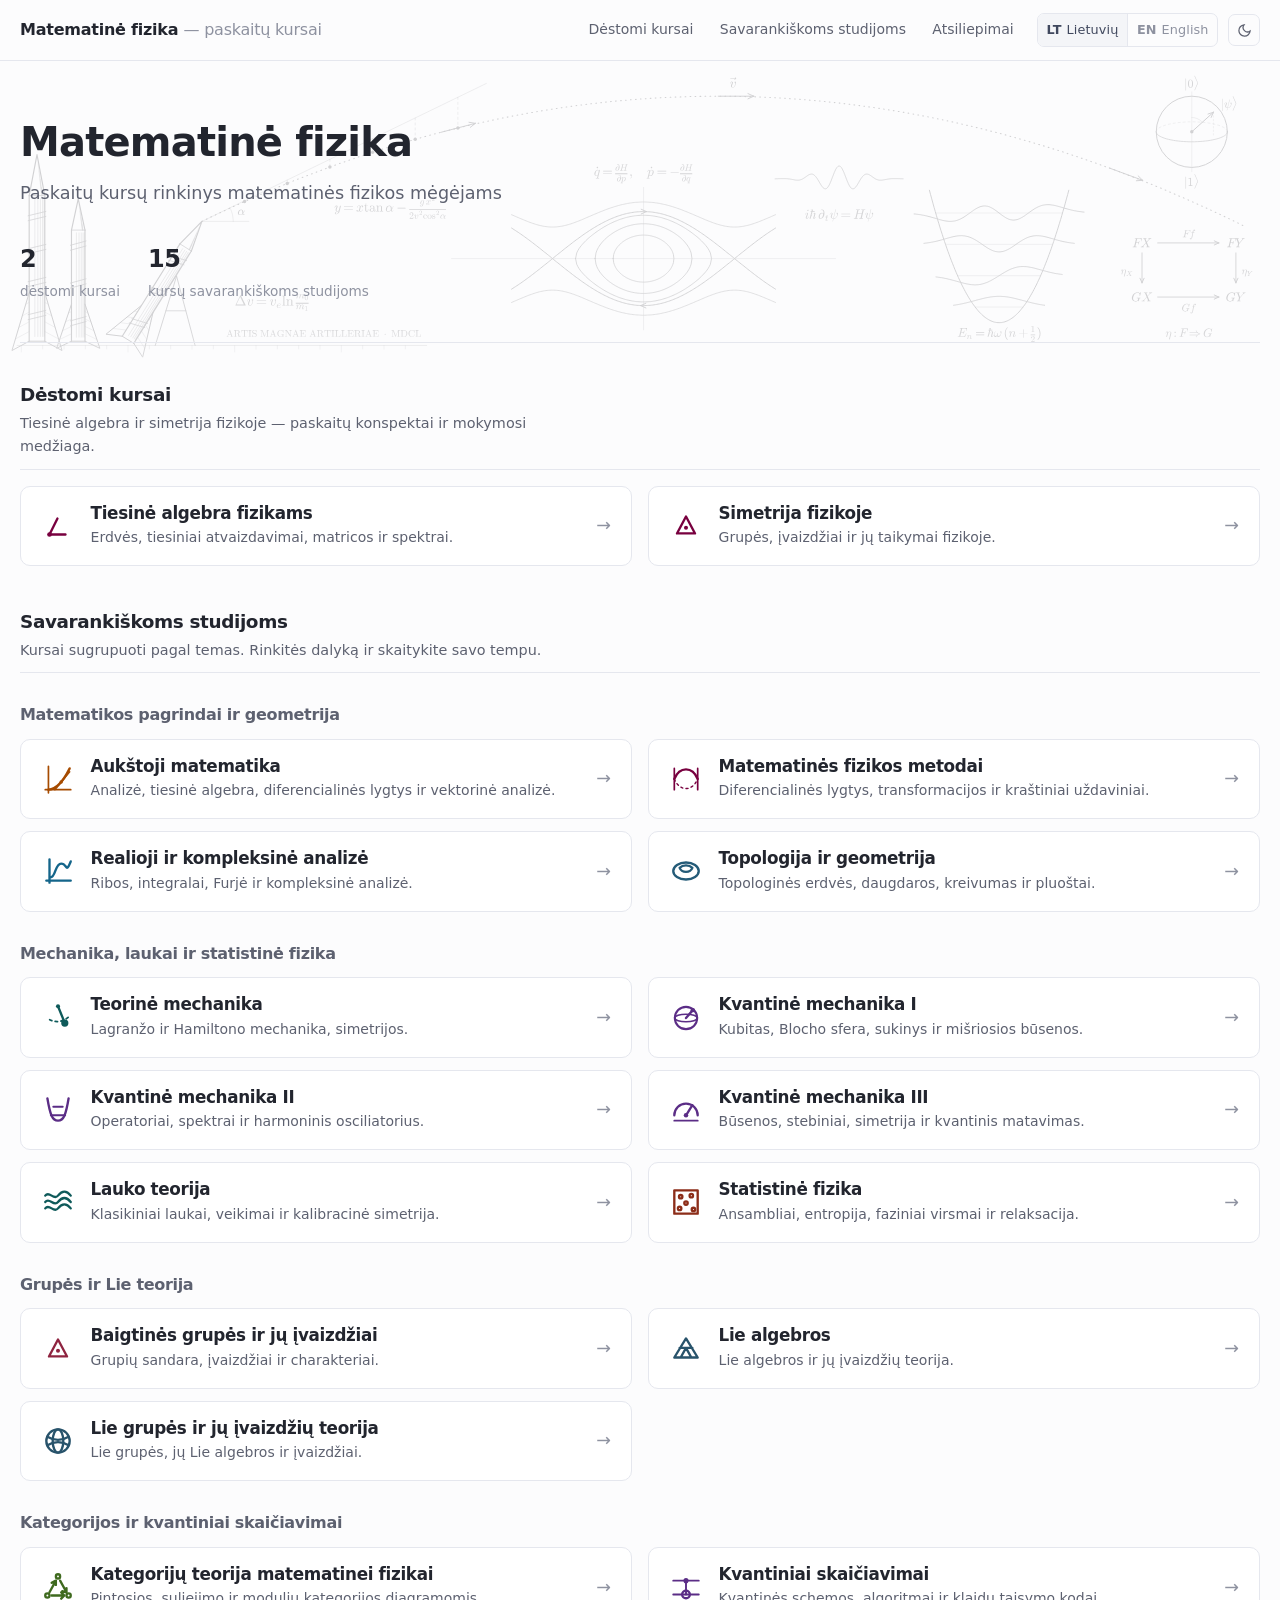
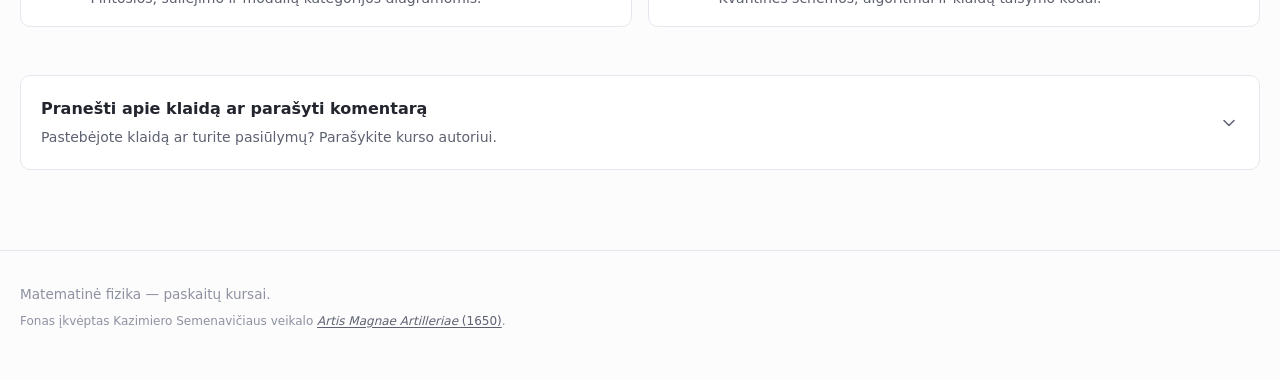
==== commit 6730318c: "Publish bilingual course frontpage" ====
--- a/index.html
+++ b/index.html
@@ -73,7 +73,7 @@
     <p class="lede">Paskaitų kursų rinkinys matematinės fizikos mėgėjams</p>
     <div class="meta">
       <div><b>2</b> dėstomi kursai</div>
-      <div><b>14</b> kursų savarankiškoms studijoms</div>
+      <div><b>15</b> kursų savarankiškoms studijoms</div>
     </div>
   </section>
 
@@ -127,6 +127,18 @@
         <div class="course-body">
           <h4>Aukštoji matematika</h4>
           <p title="Pagrindai, analizė ir geometrija; kompleksiniai skaičiai, tiesinė algebra ir integravimas; eilutės, diferencialinės lygtys ir vektorinė analizė.">Analizė, tiesinė algebra, diferencialinės lygtys ir vektorinė analizė.</p>
+        </div>
+        <div class="course-go" aria-hidden="true">→</div>
+      </a></li>
+
+      <li><a class="course-card" style="--card-accent: var(--c-methods)"
+             href="https://matfiz.github.io/metodai/">
+        <svg class="course-glyph" width="34" height="34" viewBox="0 0 32 32" aria-hidden="true"
+             fill="none" stroke="currentColor" stroke-width="2.2"
+             stroke-linecap="round" stroke-linejoin="round"><path d="M5 6 V26 M27 6 V26" stroke-width="1.6" /><path d="M5 16 C10 4 22 4 27 16" /><path d="M5 16 C10 28 22 28 27 16" stroke-width="1.3" stroke-dasharray="2 3" /></svg>
+        <div class="course-body">
+          <h4>Matematinės fizikos metodai</h4>
+          <p title="Laukai ir paprastosios diferencialinės lygtys; kompleksinė analizė ir integralinės transformacijos; diferencialinės lygtys dalinėmis išvestinėmis ir kraštiniai uždaviniai; evoliucija, variaciniai principai ir artutiniai metodai.">Diferencialinės lygtys, transformacijos ir kraštiniai uždaviniai.</p>
         </div>
         <div class="course-go" aria-hidden="true">→</div>
       </a></li>
@@ -344,6 +356,7 @@
             <option value="https://matfiz.atvira-mokykla.lt/algebra/">Tiesinė algebra fizikams</option>
             <option value="https://matfiz.atvira-mokykla.lt/simetrija/">Simetrija fizikoje</option>
             <option value="https://matfiz.github.io/matematika/">Aukštoji matematika</option>
+            <option value="https://matfiz.github.io/metodai/">Matematinės fizikos metodai</option>
             <option value="https://matfiz.github.io/analize/">Realioji ir kompleksinė analizė</option>
             <option value="https://matfiz.github.io/topologija/">Topologija ir geometrija</option>
             <option value="https://matfiz.github.io/mechanika/">Teorinė mechanika</option>
--- a/styles.css
+++ b/styles.css
@@ -12,6 +12,7 @@
   --c-computing:     #5b2d86;
   --c-quantum:       #5b2d86;
   --c-mathematics: #A64B00;
+  --c-methods: #78003f;
   --c-analysis: #14658a;
   --c-topology: #245b78;
   --c-finite: #8f2440;
@@ -64,6 +65,7 @@
     --c-computing:     #b79be0;
     --c-quantum:       #b79be0;
     --c-mathematics: #e6a16a;
+    --c-methods: #d888a8;
     --c-analysis: #78bad8;
     --c-topology: #8fbdd4;
     --c-finite: #e6a0b2;
@@ -85,6 +87,7 @@
   --c-computing:     #b79be0;
   --c-quantum:       #b79be0;
   --c-mathematics: #e6a16a;
+  --c-methods: #d888a8;
   --c-analysis: #78bad8;
   --c-topology: #8fbdd4;
   --c-finite: #e6a0b2;
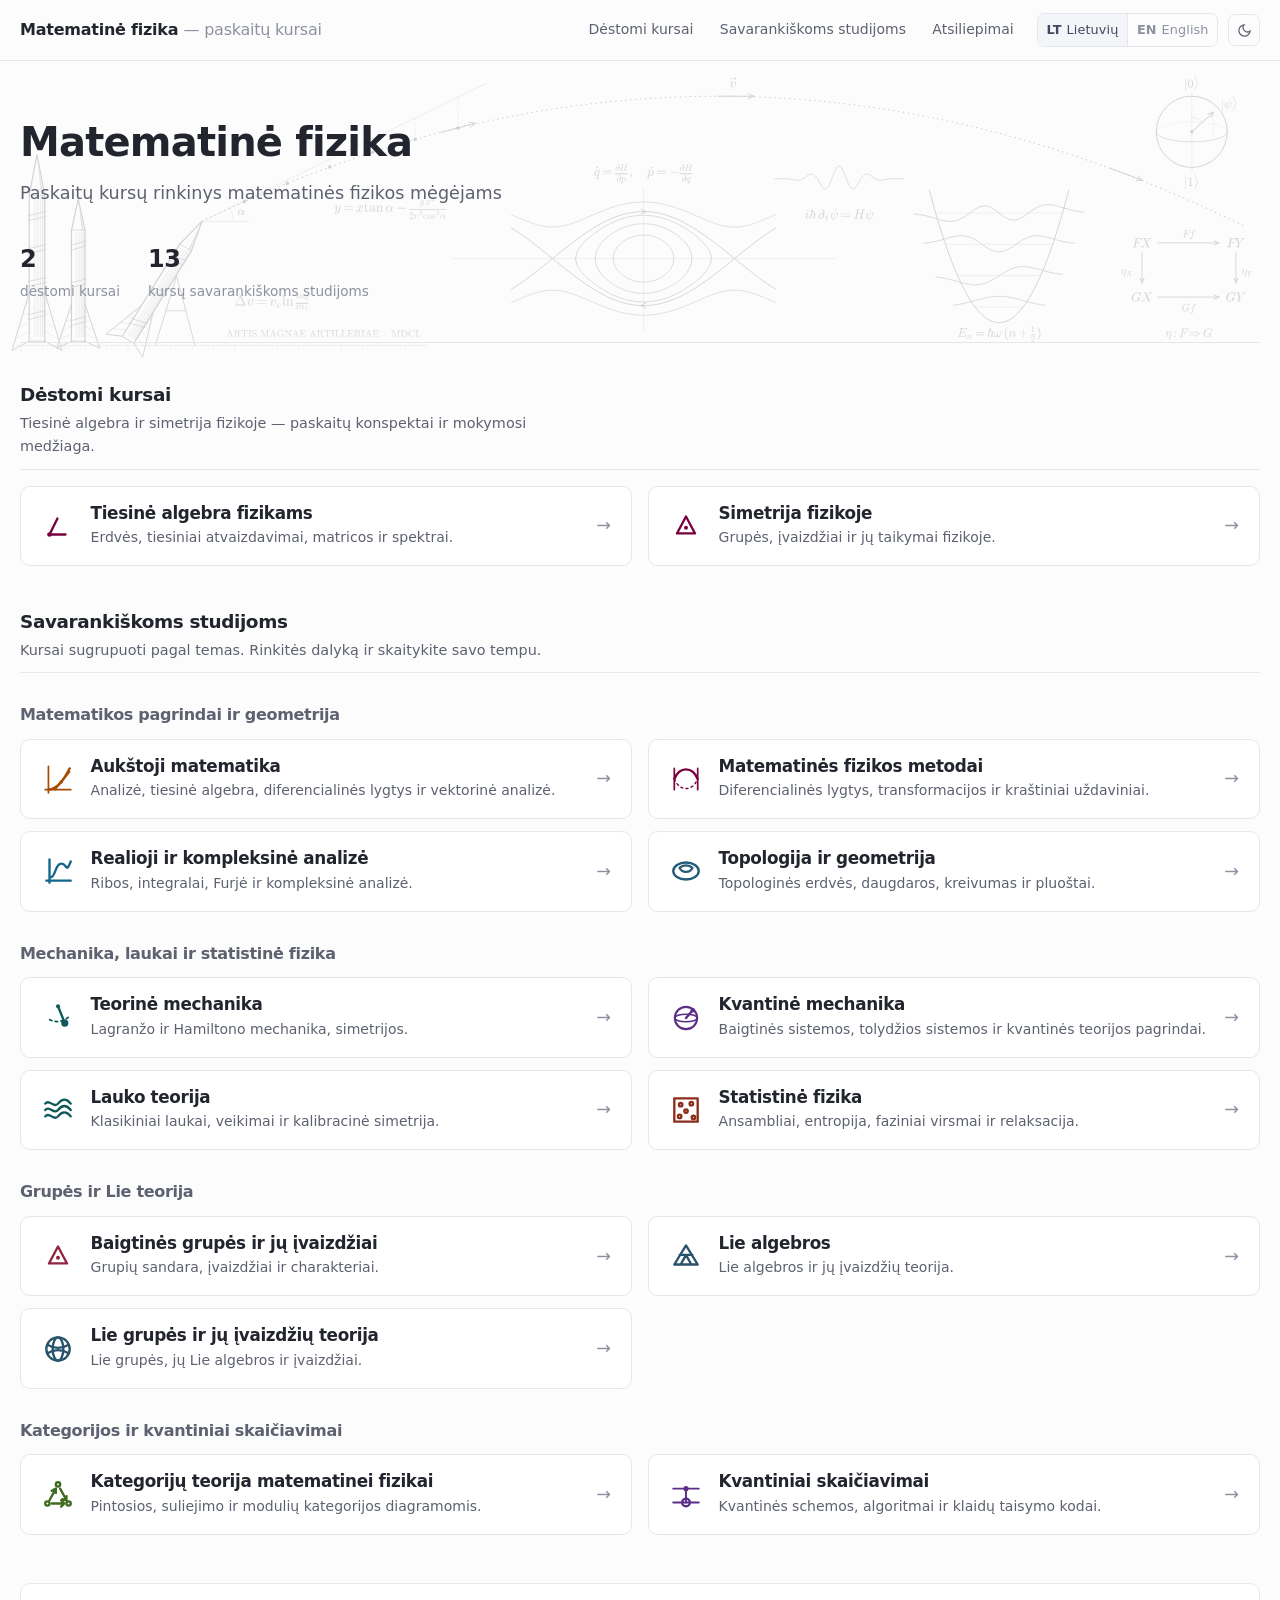
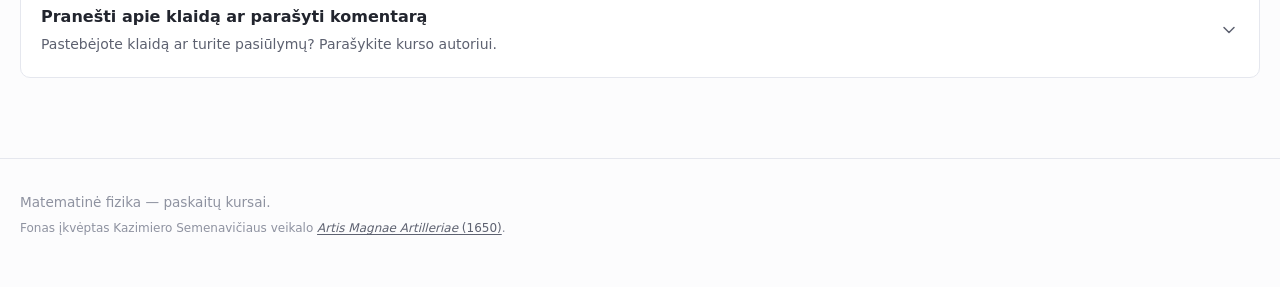
==== commit 9466bae8: "Publish bilingual course frontpage" ====
--- a/index.html
+++ b/index.html
@@ -73,7 +73,7 @@
     <p class="lede">Paskaitų kursų rinkinys matematinės fizikos mėgėjams</p>
     <div class="meta">
       <div><b>2</b> dėstomi kursai</div>
-      <div><b>15</b> kursų savarankiškoms studijoms</div>
+      <div><b>13</b> kursų savarankiškoms studijoms</div>
     </div>
   </section>
 
@@ -188,7 +188,7 @@
       </a></li>
 
       <li><a class="course-card" style="--card-accent: var(--c-quantum)"
-             href="https://matfiz.github.io/kvantine-mechanika-1/">
+             href="https://matfiz.github.io/kvantine-mechanika/">
         <svg class="course-glyph" width="34" height="34" viewBox="0 0 32 32" aria-hidden="true"
              fill="none" stroke="currentColor" stroke-width="2.2"
              stroke-linecap="round" stroke-linejoin="round"><circle cx="16" cy="16" r="10.5" stroke-width="2" />
@@ -196,37 +196,8 @@
           <path d="M16 16 L22.4 8.6" />
           <circle cx="22.4" cy="8.6" r="2.1" fill="currentColor" stroke="none" /></svg>
         <div class="course-body">
-          <h4>Kvantinė mechanika I</h4>
-          <p title="Baigtinės sistemos: kubitas ir Blocho sfera, mišriosios būsenos, sukinys ir sudėtinės sistemos.">Kubitas, Blocho sfera, sukinys ir mišriosios būsenos.</p>
-        </div>
-        <div class="course-go" aria-hidden="true">→</div>
-      </a></li>
-
-      <li><a class="course-card" style="--card-accent: var(--c-quantum)"
-             href="https://matfiz.github.io/kvantine-mechanika-2/">
-        <svg class="course-glyph" width="34" height="34" viewBox="0 0 32 32" aria-hidden="true"
-             fill="none" stroke="currentColor" stroke-width="2.2"
-             stroke-linecap="round" stroke-linejoin="round"><path d="M6 5 C 8.5 20, 10.5 26, 16 26 C 21.5 26, 23.5 20, 26 5" />
-          <path d="M11.6 13 L20.4 13" stroke-width="1.9" />
-          <path d="M9.3 21 L22.7 21" stroke-width="1.9" /></svg>
-        <div class="course-body">
-          <h4>Kvantinė mechanika II</h4>
-          <p title="Tolydžios sistemos: dalelė tiesėje, operatoriai ir spektrai, harmoninis osciliatorius, potencialai ir erdvė.">Operatoriai, spektrai ir harmoninis osciliatorius.</p>
-        </div>
-        <div class="course-go" aria-hidden="true">→</div>
-      </a></li>
-
-      <li><a class="course-card" style="--card-accent: var(--c-quantum)"
-             href="https://matfiz.github.io/kvantine-mechanika-3/">
-        <svg class="course-glyph" width="34" height="34" viewBox="0 0 32 32" aria-hidden="true"
-             fill="none" stroke="currentColor" stroke-width="2.2"
-             stroke-linecap="round" stroke-linejoin="round"><path d="M5 21 A 11 11 0 0 1 27 21" />
-          <path d="M16 21 L22 11.5" />
-          <circle cx="16" cy="21" r="2.1" fill="currentColor" stroke="none" />
-          <path d="M5 26 L27 26" stroke-width="1.8" /></svg>
-        <div class="course-body">
-          <h4>Kvantinė mechanika III</h4>
-          <p title="Kvantinės teorijos pagrindai: būsenos ir stebiniai, simetrija ir laikas, atvirosios sistemos ir matavimas.">Būsenos, stebiniai, simetrija ir kvantinis matavimas.</p>
+          <h4>Kvantinė mechanika</h4>
+          <p title="Trys dalys: kubitas, sukinys ir sudėtinės sistemos; dalelė, operatoriai ir spektrai; būsenos, simetrija, atvirosios sistemos ir matavimas.">Baigtinės sistemos, tolydžios sistemos ir kvantinės teorijos pagrindai.</p>
         </div>
         <div class="course-go" aria-hidden="true">→</div>
       </a></li>
@@ -360,9 +331,7 @@
             <option value="https://matfiz.github.io/analize/">Realioji ir kompleksinė analizė</option>
             <option value="https://matfiz.github.io/topologija/">Topologija ir geometrija</option>
             <option value="https://matfiz.github.io/mechanika/">Teorinė mechanika</option>
-            <option value="https://matfiz.github.io/kvantine-mechanika-1/">Kvantinė mechanika I</option>
-            <option value="https://matfiz.github.io/kvantine-mechanika-2/">Kvantinė mechanika II</option>
-            <option value="https://matfiz.github.io/kvantine-mechanika-3/">Kvantinė mechanika III</option>
+            <option value="https://matfiz.github.io/kvantine-mechanika/">Kvantinė mechanika</option>
             <option value="https://matfiz.github.io/lauko-teorija/">Lauko teorija</option>
             <option value="https://matfiz.github.io/statistine-fizika/">Statistinė fizika</option>
             <option value="https://matfiz.github.io/grupes/">Baigtinės grupės ir jų įvaizdžiai</option>
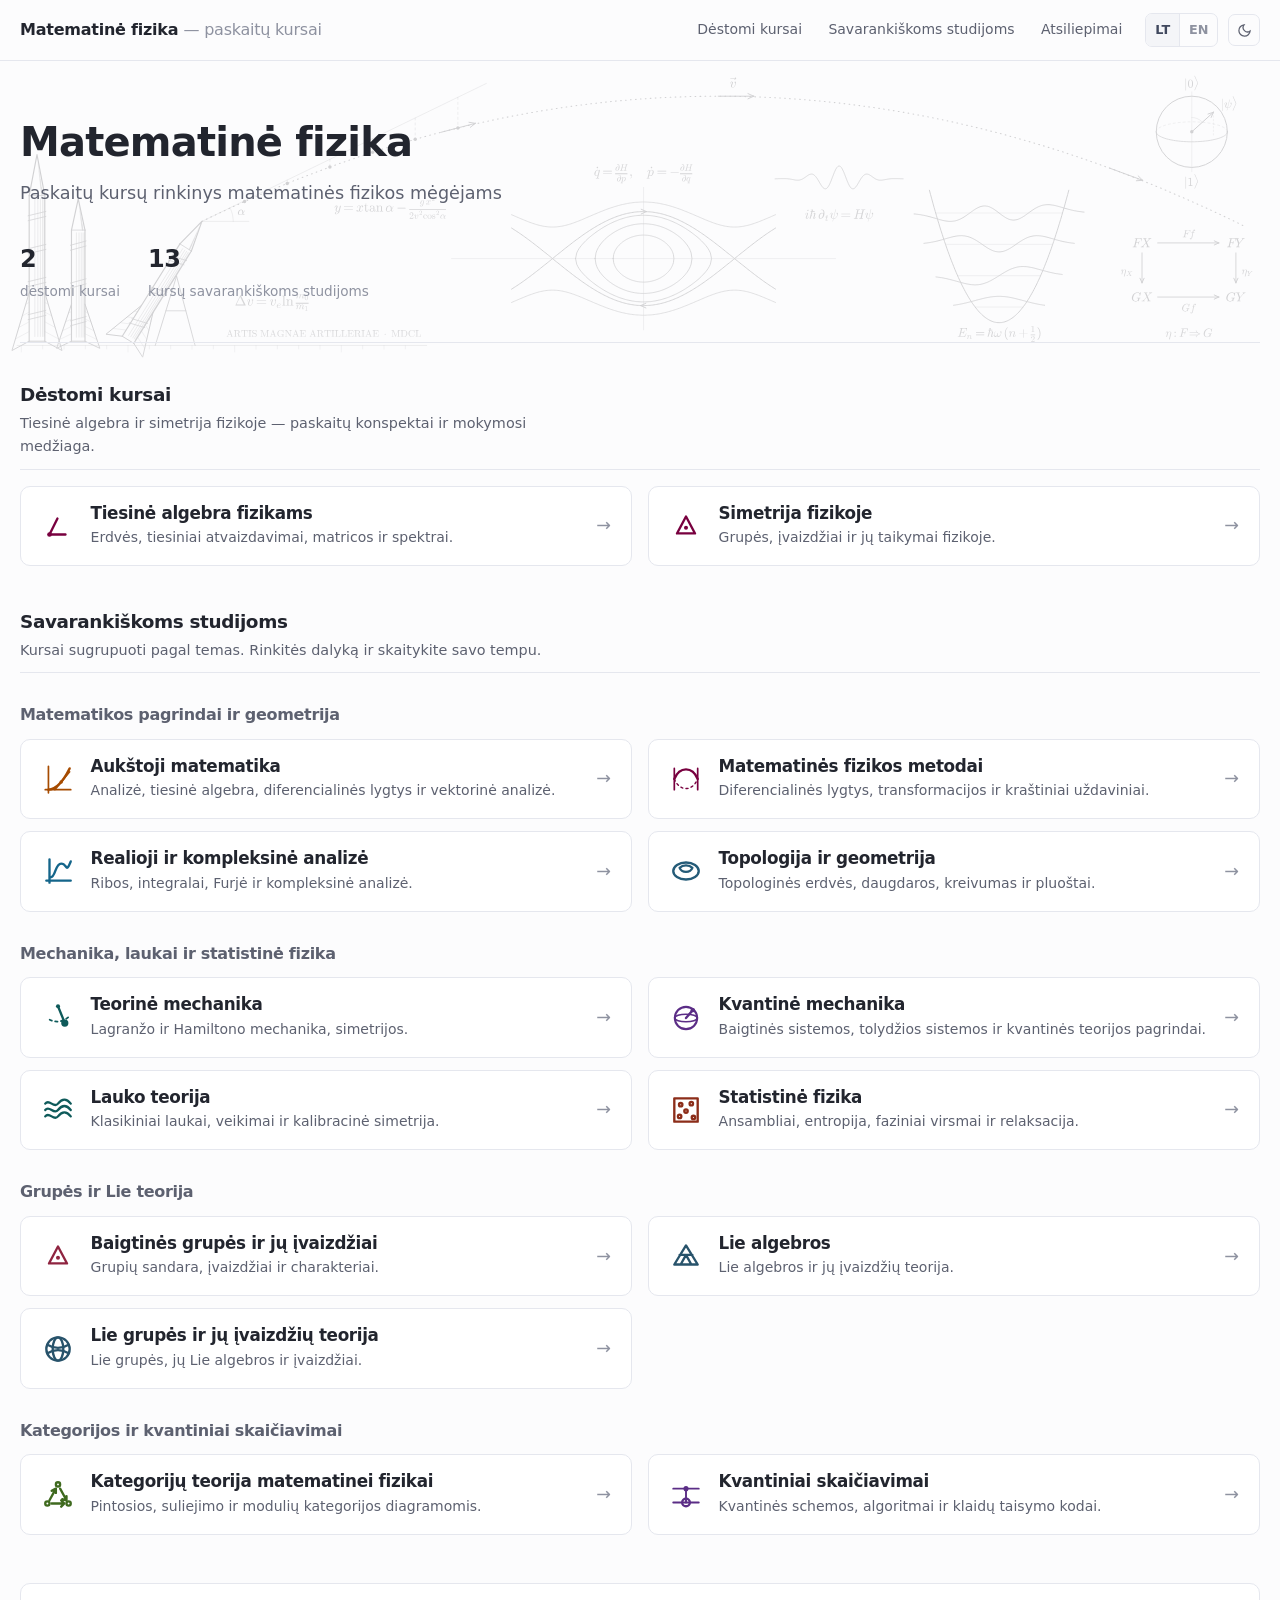
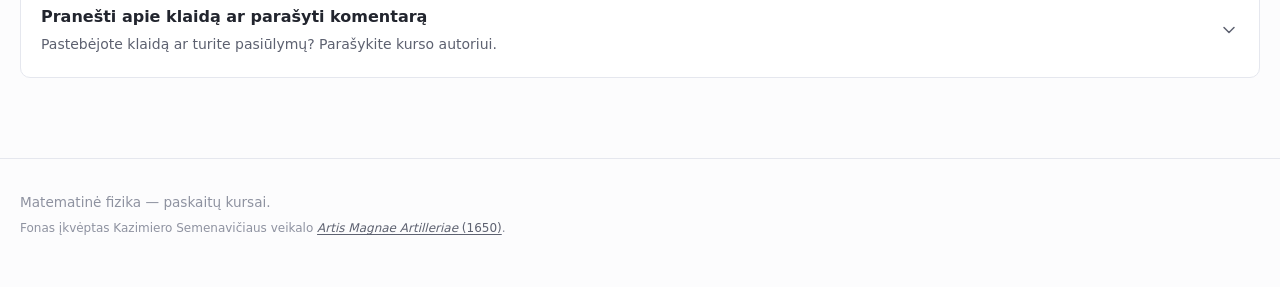
==== commit 657e109f: "Publish bilingual course frontpage" ====
--- a/index.html
+++ b/index.html
@@ -53,8 +53,8 @@
       <a href="#study">Savarankiškoms studijoms</a>
       <a href="#feedback">Atsiliepimai</a>
       <div class="lang-switch" role="group" aria-label="Kalba">
-        <a href="/" hreflang="lt" lang="lt" aria-current="true">LT<span class="lang-full">Lietuvių</span></a>
-        <a href="/en/" hreflang="en" lang="en">EN<span class="lang-full">English</span></a>
+        <a href="/" hreflang="lt" lang="lt" aria-label="Lietuvių" title="Lietuvių" aria-current="true">LT</a>
+        <a href="/en/" hreflang="en" lang="en" aria-label="English" title="English">EN</a>
       </div>
       <button class="theme-toggle" type="button" data-theme-toggle aria-label="Perjungti šviesią ir tamsią temą">
         <svg width="15" height="15" viewBox="0 0 24 24" fill="none" stroke="currentColor"
--- a/styles.css
+++ b/styles.css
@@ -169,10 +169,8 @@
 .site-nav a:hover { color: var(--text); background: var(--bg-sunken); }
 
 /* The language switcher: a segmented control at the end of the navigation,
-   carried over from the course sites so the two chromes match. The full name
-   is what a reader looking for their language scans for, so it is the label
-   on a wide header; the code alone carries it once the header runs out of
-   room. */
+   carried over from the course sites so the two chromes match. Short codes;
+   the full names are in tooltips and accessible labels. */
 .lang-switch {
   display: flex; align-items: center; margin-left: .5rem;
   border: 1px solid var(--rule); border-radius: 7px; overflow: hidden;
@@ -186,10 +184,6 @@
 .site-nav .lang-switch a:hover { color: var(--text); background: var(--bg-sunken); }
 .site-nav .lang-switch a[aria-current="true"] {
   color: var(--accent-text); background: var(--bg-sunken); cursor: default;
-}
-.lang-switch .lang-full { font-weight: 500; }
-@media (max-width: 62rem) {
-  .lang-switch .lang-full { display: none; }
 }
 
 .theme-toggle {
